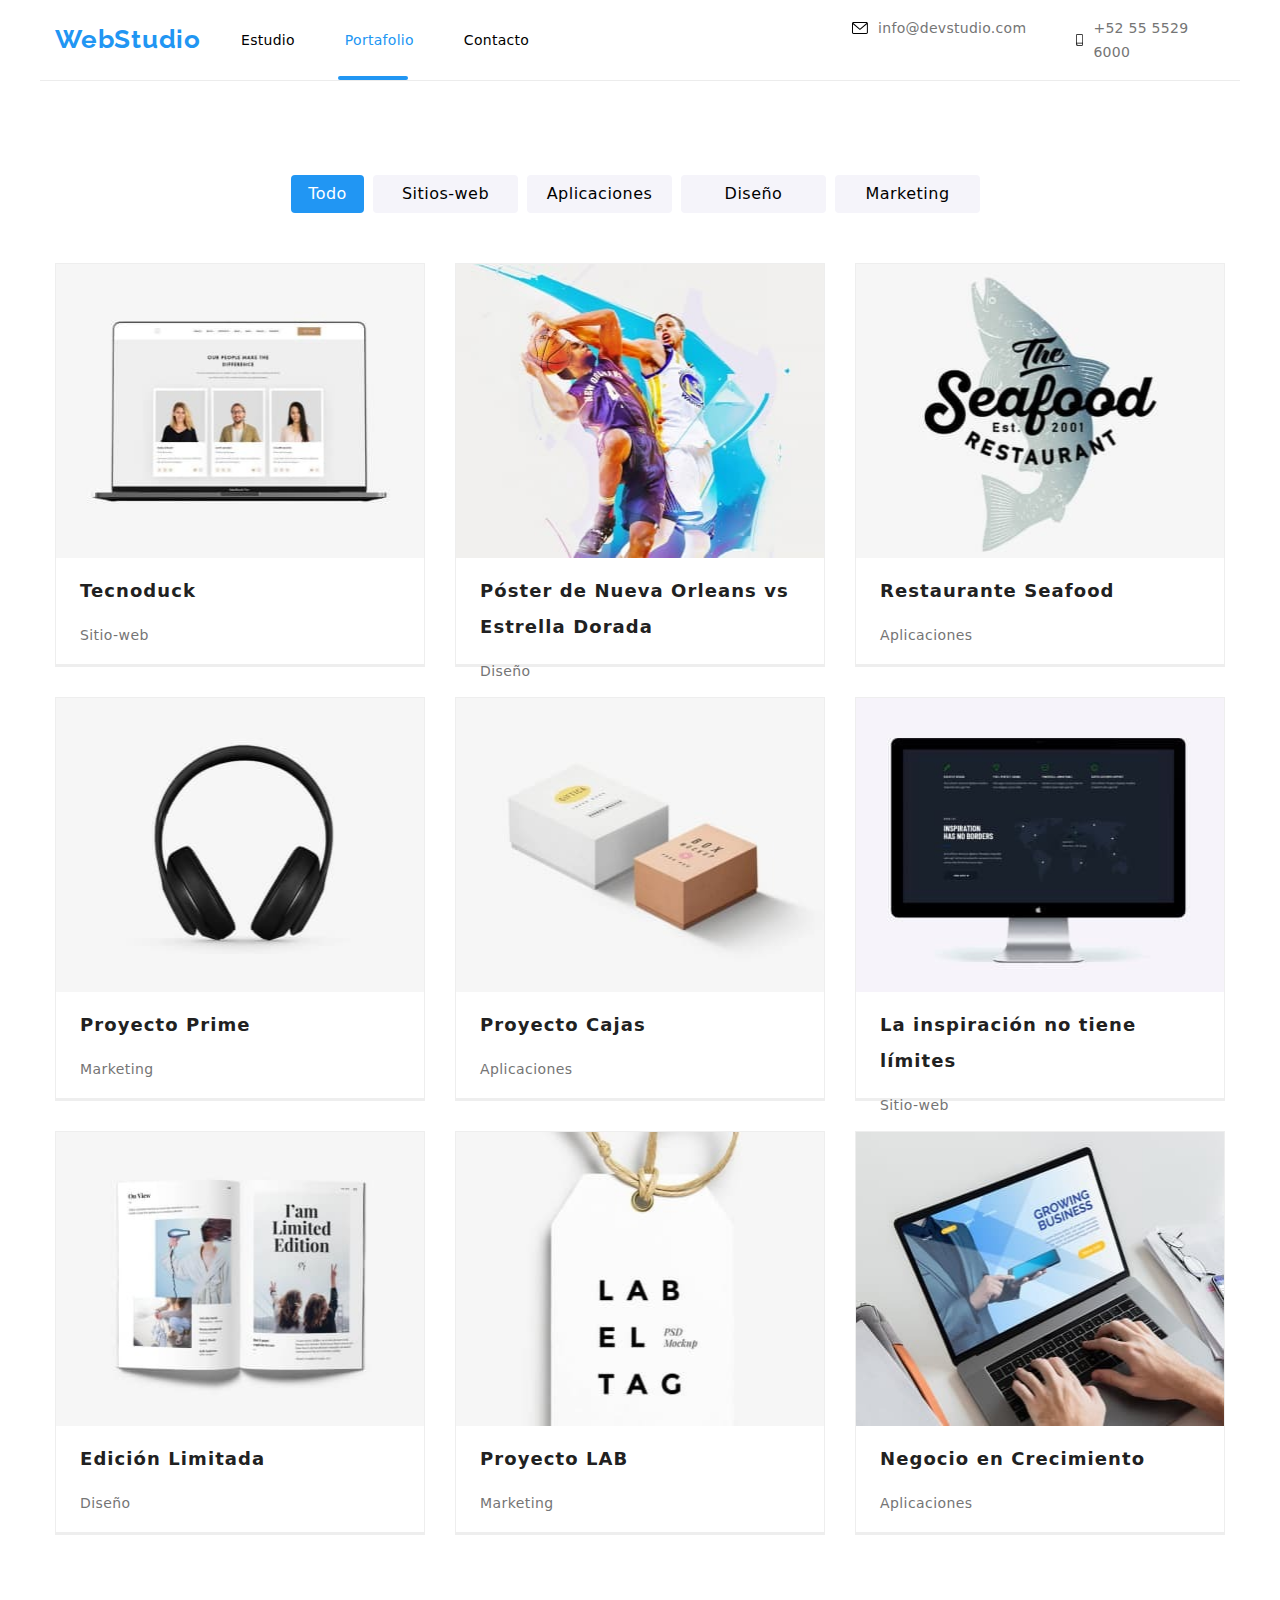
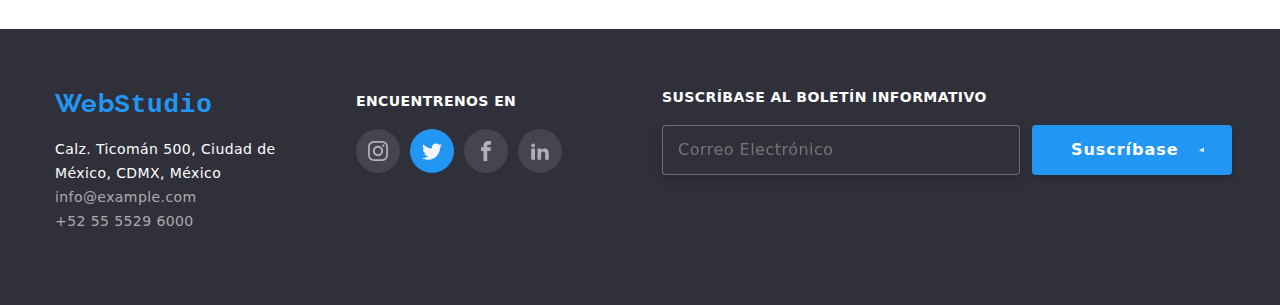
==== portfolio.html @ 026e1c1d "Clone repo tarea 6" ====
<!DOCTYPE html>
<html lang="en">

<head>
    <meta charset="UTF-8">
    <meta http-equiv="X-UA-Compatible" content="IE=edge">
    <meta name="viewport" content="width=device-width, initial-scale=1.0">
    <title>Portafolio</title>
    <link rel="stylesheet" href="./css/styles.css">
    <link rel="stylesheet" href="./css/modern-normalize.css">
    <link rel="preconnect" href="https://fonts.googleapis.com">
    <link rel="preconnect" href="https://fonts.gstatic.com" crossorigin>
    <link
        href="https://fonts.googleapis.com/css2?family=Raleway:wght@700&family=Roboto:wght@400;500;700;900&display=swap"
        rel="stylesheet">
</head>

<body>
    <header>
        <div class="container portafolio-cabezera">
            <section class="cabezera">
                <nav class="cont-nav">
                    <a class="link-web" href="http://webstudio.com.bo/" target="_blank"
                        title="Ir a pagina">WebStudio</a>
                    <!-- La navegación а otros sitios -->
                    <ul class="link-nav card__portafolio">
                        <li><a href="./index.html">Estudio</a></li>
                        <li class="current"><a href="./portfolio.html">Portafolio</a></li>
                        <li><a href="#">Contacto</a></li>
                    </ul>

                    <!-- target="_blank" Este atribito o etiqueta no regideriona a otra pagina cuando hacemos click sobre algun tipo en especifico del texto -->
                    <!-- title="" Nos pone una descripción cuando pones el cursor sobre algun texto o algo en especifico -->
                </nav>

                <ul class="link-cont">
                    <li>
                        <a class="email1" href="mailto:info@devstudio.com">
                            <svg class="icons-header1" width="70" height="70">
                                <use href="./images/icons.svg#icon-mail"></use>
                            </svg>info@devstudio.com</a>
                    </li>
                    <li><a class="contacto" href="tel:+525555296000">
                            <svg class="icons-header2" width="70" height="70">
                                <use href="./images/icons.svg#icon-telfono-inteligente"></use>
                            </svg>+52 55 5529 6000</a>
                    </li>
                </ul>
            </section>
        </div>
    </header>

    <main>
        <!-- Contenedor del portafolio -->
        <div class="container section">
            <section class="cuepo-portafolio">
                <!-- Contenedor de bonotes -->
                <ul class="cont-button">
                    <li class="cont-boton">
                        <button class="button1" type="button">Todo</button>
                    </li>

                    <li class="cont-boton">
                        <button class="button" type="button">Sitios-web</button>
                    </li>
                    <li class="cont-boton">
                        <button class="button" type="button">Aplicaciones</button>
                    </li>
                    <li class="cont-boton">
                        <button class="button" type="button">Diseño</button>
                    </li>
                    <li class="cont-boton">
                        <button class="button" type="button">Marketing</button>
                    </li>
                </ul>

                <!-- Contenedor de imagenes -->

                <ul class="cont-portafolio-img">
                    <li class="cont-img-portafolio">
                        <a href="#" class="link-portafolio">
                            <img class="image-por" src="./images/img_portafolio1.jpg" alt="Plano 1" width="370">
                            <p class="img-parrafo">Tecnoduck es una plataforma de distribución de coronavirus de
                                última generación.
                                Las compañías usan esta plataforma para
                                el espionaje digital y los ataques a los servidores seguros de la competencia.
                            </p>
                        </a>
                        <h2 class="portfolio-title">Tecnoduck</h2>
                        <p class="portfolio-text">Sitio-web</p>
                    </li>
                    <li class="cont-img-portafolio">
                        <a href="#" class="link-portafolio">
                            <img class="image-por" src="./images/img_portafolio2.jpg" alt="Plano 2" width="370">
                            <p class="img-parrafo">Lorem ipsum dolor sit amet, consectetur adipisicing elit. Nam
                                earum quibusdam possimus sit eligendi maiores labore tenetur, molestiae voluptatum
                                dignissimos.</p>
                        </a>
                        <h2 class="portfolio-title">Póster de Nueva Orleans vs Estrella Dorada</h2>
                        <p class="portfolio-text">Diseño</p>
                    </li>
                    <li class="cont-img-portafolio1">
                        <a href="#" class="link-portafolio">
                            <img class="image-por" src="./images/img_portafolio3.jpg" alt="Plano 3" width="370">
                            <p class="img-parrafo">Lorem ipsum dolor sit amet, consectetur adipisicing elit. Iure
                                culpa ut dolores ipsum minima excepturi, sunt optio aperiam velit incidunt.</p>
                        </a>
                        <h2 class="portfolio-title">Restaurante Seafood</h2>
                        <p class="portfolio-text">Aplicaciones</p>
                    </li>
                    <li class="cont-img-portafolio">
                        <a href="#" class="link-portafolio">
                            <img class="image-por" src="./images/img_portafolio4.jpg" alt="Plano 4" width="370">
                            <p class="img-parrafo">Lorem ipsum dolor sit amet consectetur adipisicing elit. Impedit
                                animi reprehenderit iure, iusto voluptatum facere quibusdam aspernatur tempora
                                consectetur</p>
                        </a>
                        <h2 class="portfolio-title">Proyecto Prime</h2>
                        <p class="portfolio-text">Marketing</p>
                    </li>
                    <li class="cont-img-portafolio">
                        <a href="#" class="link-portafolio">
                            <img class="image-por" src="./images/img_portafolio5.jpg" alt="Plano 5" width="370">
                            <p class="img-parrafo">Tecnoduck es una plataforma de distribución de coronavirus de
                                última generación.
                                Las compañías usan esta plataforma para
                                el espionaje digital y los ataques a los servidores seguros de la competencia.
                            </p>
                        </a>
                        <h2 class="portfolio-title">Proyecto Cajas</h2>
                        <p class="portfolio-text">Aplicaciones</p>
                    </li>
                    <li class="cont-img-portafolio1">
                        <a href="#" class="link-portafolio">
                            <img class="image-por" src="./images/img_portafolio6.jpg" alt="Plano 6" width="370">
                            <p class="img-parrafo">Tecnoduck es una plataforma de distribución de coronavirus de
                                última generación.
                                Las compañías usan esta plataforma para
                                el espionaje digital y los ataques a los servidores seguros de la competencia.
                            </p>
                        </a>
                        <h2 class="portfolio-title">La inspiración no tiene límites</h2>
                        <p class="portfolio-text">Sitio-web</p>
                    </li>
                    <li class="cont-img-portafolio2">
                        <a href="#" class="link-portafolio">
                            <img class="image-por" src="./images/img_portafolio7.jpg" alt="Plano 7" width="370">
                            <p class="img-parrafo">Tecnoduck es una plataforma de distribución de coronavirus de
                                última generación.
                                Las compañías usan esta plataforma para
                                el espionaje digital y los ataques a los servidores seguros de la competencia.
                            </p>
                        </a>
                        <h2 class="portfolio-title">Edición Limitada</h2>
                        <p class="portfolio-text">Diseño</p>
                    </li>
                    <li class="cont-img-portafolio2">
                        <a href="#" class="link-portafolio">
                            <img class="image-por" src="./images/img_portafolio8.jpg" alt="Plano 8" width="370">
                            <p class="img-parrafo">Tecnoduck es una plataforma de distribución de coronavirus de
                                última generación.
                                Las compañías usan esta plataforma para
                                el espionaje digital y los ataques a los servidores seguros de la competencia.
                            </p>
                        </a>
                        <h2 class="portfolio-title">Proyecto LAB</h2>
                        <p class="portfolio-text">Marketing</p>
                    </li>
                    <li class="cont-img-portafolio3">
                        <a href="#" class="link-portafolio">
                            <img class="image-por" src="./images/img_portafolio9.jpg" alt="Plano 9" width="370">
                            <p class="img-parrafo">Tecnoduck es una plataforma de distribución de coronavirus de
                                última generación.
                                Las compañías usan esta plataforma para
                                el espionaje digital y los ataques a los servidores seguros de la competencia.
                            </p>
                        </a>
                        <h2 class="portfolio-title">Negocio en Crecimiento</h2>
                        <p class="portfolio-text">Aplicaciones</p>
                    </li>
                </ul>
            </section>
        </div>
    </main>

    <footer>
        <div class="container container-footer">
            <section class="cont-footer">
                <a class="link-web-footer" href="https://taupe-melba-f719b1.netlify.app/" target="_blank"
                    title="Ir a pagina">Web<samp class="studiouno">Studio</samp></a>
                <address>
                    <ul class="link-footer">
                        <li><a class="link-map" href="https://goo.gl/maps/KDuvCetYGWwRNp6s5" target="_blank"
                                title="Ir a mapa">Calz.
                                Ticomán 500, Ciudad de México, CDMX, México</a></li>
                        <li><a class="link-con" href="mailto:info@example.com"
                                title="Enviar Correo">info@example.com</a>
                        </li>
                        <li><a class="link-con" href="tel:+525555296000">+52 55 5529 6000</a></li>
                    </ul>
                </address>
            </section>
            <div class="cont-footer-redes">
                <h3 class="title-footer">ENCUENTRENOS EN</h3>
                <div class="container-redes-footer">
                    <a class="icons-redes-footer" href="">
                        <svg class="redes" widht="20" heigh="20">
                            <use href="./images/icons.svg#icon-instagram"></use>
                        </svg>
                    </a>
                    <a class="icons-redes-footer1" href="">
                        <svg class="redes" widht="20" height="20">
                            <use href="./images/icons.svg#icon-twitter"></use>
                        </svg>
                    </a>
                    <a class="icons-redes-footer" href="">
                        <svg class="redes" widht="20" height="20">
                            <use href="./images/icons.svg#icon-facebook"></use>
                        </svg>
                    </a>
                    <a class="icons-redes-footer" href="">
                        <svg class="redes" widht="20" height="20">
                            <use href="./images/icons.svg#icon-linkedin"></use>
                        </svg>
                    </a>
                </div>
            </div>
            <form class="form-footer" name="suscripcion" autocomplete="off" novalidate>
                <div class="form-sucrib">
                    <label class="tex-for" for="correo"> SUSCRÍBASE AL BOLETÍN INFORMATIVO</label>
                    <input class="input-footer" type="correo" name="correo" id="correo"
                        placeholder="Correo Electrónico">
                </div>
                <button class="for-button" type="submit">Suscríbase
                    <svg class="icon-enviar" widht="24" height="24">
                        <use href="./images/icons.svg#icon-enviar-cono"></use>
                    </svg>
                </button>
            </form>
        </div>
    </footer>
</body>

</html>
---- css/styles.css ----
body {
    font-family: 'Roboto', 'Arial', sans-serif;
    Background: #ffffff;
    margin: 0%;
}

:root {
    --var-color-text: #757575;
    --var-color-fondo-hover-focus: #2196F3;
    --var-colo-text-hover-focus: #FFFFFF;
    --var-color-fondo: #2F303A;
    --var-color-fondo1: #F5F4FA;
}

.container {
    width: 1200px;
    margin-left: 15px;
    margin-right: 15px;
    margin: 0 auto;
}

.section {
    margin: 0 auto;
    padding-bottom: 94px;
    padding-top: 94px;
    /* background: #2196F3; */
}


/* En esta posición trabajamos en el header */

header {
    background: #FFFFFF;
}

.principal-cabezera {
    border-bottom: 4px solid #ECECEC;
}

.portafolio-cabezera {
    border-bottom: 1px solid #ECECEC;
}

.cabezera {
    height: 80px;
    display: flex;
}

.cont-nav {
    display: flex;
    padding-left: 15px;
}

.link-web {
    text-decoration: none;
    margin: auto;

    font-family: 'Raleway';
    font-style: normal;
    font-weight: 700;
    font-size: 26px;
    line-height: 1.15em;
    text-align: right;
    letter-spacing: 0.03em;
    color: #2196F3;
}

.card__index::after {
    content: "";
    position: absolute;
    width: 54px;
    height: 4px;
    top: 48px;
    left: 38px;
    border-radius: 2px;
    background-color: #2196F3;
}

.card__portafolio::after {
    content: "";
    position: absolute;
    width: 70px;
    height: 4px;
    top: 48px;
    left: 137px;
    border-radius: 2px;
    background-color: #2196F3;
}

/* Estilos de svg */

.icons-header {
    Width: 16px;
    Height: 12px;
    margin-right: 10px;
    padding: 0px;
}

.icons-header1 {
    Width: 16px;
    Height: 12px;
    margin-right: 10px;
    padding: 0px;
}

.icons-header2 {
    Width: 10px;
    Height: 16px;
    margin-right: 10px;
    padding: 0px;
}

.email:hover,
.contacto:hover,
.email:focus,
.contacto:focus,
.email1:hover,
.email1:focus {
    fill: #2196F3;
}

.images-vect {
    display: flex;
    justify-content: center;
    align-items: center;
    width: 270px;
    height: 120px;
    background: #F5F4FA;
    margin-bottom: 30px;
}


.images-vect:hover {
    border: 2px solid var(--var-color-fondo-hover-focus);
    border-radius: 2px;
}

.images-vect:hover {
    fill: #2196F3;
}

.container-redes-socia {
    display: flex;
    justify-content: center;
    height: 44px;
    margin-top: 16px;
    padding: 0px;
    margin: 0 auto;
    margin-top: 16px;
}

.container-redes-footer {
    display: flex;
    justify-content: center;
    height: 44px;
    margin-top: 16px;
    padding: 0px;
    margin: 0 auto;
    margin-top: 16px;
}

.icons-redes {
    border-radius: 50%;
    height: 44px;
    margin-right: 10px;
    padding: 12px;
    fill: #afb1b8;
    margin-bottom: 0px;
}

.icons-redes-footer {
    border-radius: 50%;
    height: 44px;
    margin-right: 10px;
    padding: 12px;
    background: rgba(255, 255, 255, 0.1);
    fill: #afb1b8;
    margin-bottom: 0px;
}

.icons-redes-footer1 {
    border-radius: 50%;
    height: 44px;
    margin-right: 10px;
    padding: 12px;
    background: #2196F3;
    fill: #F5F4FA;
    margin-bottom: 0px;
}

.icons-redes:hover,
.icons-redes-footer:hover,
.icons-redes-footer1:hover,
.icons-redes:focus,
.icons-redes-footer:focus,
.icons-redes-footer1:focus {
    background: #2196F3;
    fill: #F5F4FA;
}

.redes {
    width: 20px;
    height: 20px;
}

section.container-clientes {
    display: flex;
    flex-direction: column;
    margin: 0 auto;
    margin-top: 59px;
}

.container-icons-clientes {
    display: flex;
    justify-content: center;
}

.icons-clientes {
    display: flex;
    justify-content: center;
    align-items: center;
    border: 1px solid #AFB1B8;
    border-radius: 4px;
    Width: 170px;
    Height: 81px;
    fill: #AFB1B8;
    margin-right: 30px;
}

.icons-clientes-6 {
    display: flex;
    justify-content: center;
    align-items: center;
    border: 1px solid #AFB1B8;
    border-radius: 4px;
    Width: 170px;
    Height: 81px;
    fill: #AFB1B8;
}

.icons-clientes:hover,
.icons-clientes-6:hover {
    fill: #2196F3;
    border: 2px solid var(--var-color-fondo-hover-focus);
    border-radius: 2px;
}

.cliente-1 {
    width: 41px;
    height: 46.7px;
}

.cliente-2 {
    width: 40px;
    height: 52px;
}

.cliente-3 {
    width: 43.46px;
    height: 41.18px;
}

.cliente-4 {
    width: 84.44px;
    height: 40.62px;
}

.cliente-5 {
    width: 62.54px;
    height: 45.43px;
}

.cliente-6 {
    width: 93.73px;
    height: 43.93px;
}

.title-footer {
    font-style: normal;
    font-weight: 700;
    font-size: 14px;
    line-height: 1.7142em;
    letter-spacing: 0.03em;
    text-transform: uppercase;
    color: #FFFFFF;
    margin: 0 auto;
}

.cont-footer {
    margin-right: 70px;
}

/* En esta posición trabajo en la lista de navegación */
.link-nav {
    display: flex;
    list-style: none;
    margin: auto;
    position: relative;
}

.link-nav a {
    text-decoration: none;
    font-style: normal;
    color: var(--var-color-title);
    font-weight: 500;
    font-size: 14px;
    line-height: 1.7142em;
    letter-spacing: 0.02em;
    margin: auto;
    margin-right: 50px;

}

.current {
    color: var(--var-color-fondo-hover-focus);
}

.link-nav a:hover,
.link-nav a:focus,
.link-nav a:active {
    color: var(--var-color-fondo-hover-focus);
}


/* En esta ósición trabajo de la lista de contacto */

.link-cont {
    display: flex;
    list-style: none;
    margin: auto;
    padding: 0px;
    padding-left: 273px;

}

.link-cont a {
    display: flex;
    align-items: center;
    text-decoration: none;
    font-style: normal;
    font-weight: 500;
    font-size: 14px;
    line-height: 1.7142em;
    letter-spacing: 0.02em;
    color: var(--var-color-text);
    margin-right: 50px;
    padding: 0px;
}

a.email {
    color: #2196F3;
}

svg.icons-header {
    fill: #2196F3;
}



.link-cont a:hover,
.link-cont a:focus {
    color: var(--var-color-fondo-hover-focus);
}

/* Ya esta listo el header */
/* ************************************** */
/* En esta posición trabajamos en el main */
/* ************************************** */
main {
    background: var(--var-colo-text-hover-focus);
}

main li {
    list-style: none;
}

.conten-prin {
    background-image: linear-gradient(rgba(47, 48, 58, 0.4), rgba(47, 48, 58, 0.4)), url(../images/images2/Imagen.jpg);
    background-size: cover;
    filter: drop-shadow(0px 4px 4px rgba(0, 0, 0, 0.25));
    margin: auto;
    padding-top: 200px;
    padding-bottom: 181px;
}

/* Trabajo en la section del titulo principal */

.title {
    width: 696px;
    display: block;
    margin: 0 auto;
    padding: 0px;
    padding-bottom: 41px;
    font-style: normal;
    font-weight: 900;
    font-size: 44px;
    line-height: 1.363em;
    /* or 136% */

    text-align: center;
    justify-content: center;
    letter-spacing: 0.06em;
    text-transform: uppercase;

    color: #FFFFFF;
}

/* Trabajo en la seción del boton pagina Principal */
.boton {
    /* Centrar boton */
    display: flex;
    margin: 0 auto;
    align-items: center;
    justify-content: center;
    background: #2196F3;
    color: #FFFFFF;
    padding-top: 10px;
    padding-left: 32px;
    padding-right: 32px;
    padding-bottom: 10px;

    /* Le damos estilo a las letras  */
    font-family: inherit;
    font-style: normal;
    font-weight: 700;
    font-size: 16px;
    line-height: 1.875em;
    letter-spacing: 0.06em;
    cursor: pointer;
    border-radius: 4px;
    border: none;
}

.boton:hover,
.boton:focus,
.boton:active {
    box-shadow: 0px 4px 4px rgba(0, 0, 0, 0.15);
}

.principal-detalles {
    padding: 0px;
    margin: 0 auto;
}

.principal-detalles ul {
    display: flex;
    justify-content: center;
    margin: 0 auto;
    padding: 0px;
}

.lis-detalle {
    margin-right: 30px;
}

.principal-title {
    font-style: normal;
    font-weight: 700;
    font-size: 14px;
    line-height: 1.428em;
    letter-spacing: 0.03em;
    text-transform: uppercase;
    margin: 0 auto;
    color: var(--var-color-title);
}

.principal-text {
    width: 270px;
    margin: auto;
    font-size: 14px;
    text-align: justify;
    line-height: 1.71em;
    /* or 171% */
    letter-spacing: 0.03em;
    color: var(--var-color-text);
}

.principal-title-equipo {
    font-style: normal;
    font-weight: 700;
    font-size: 14px;
    text-align: center;
    line-height: 1.428em;
    letter-spacing: 0.03em;
    text-transform: uppercase;
    color: var(--var-color-title);
}

/* Aplicamos hover para los titulos */
.title:hover,
.principal-title:hover,
.principal-title:hover,
.principal-text:hover,
.principal-text:active,
.title-pg-principal:hover,
.principal-title-equipo:hover,
.principal-text-equipo:hover,
.portfolio-title:hover,
.portfolio-text:hover,
.images-detalle p:hover,
.images-detalle1 p:hover,
.title-footer:hover {
    text-decoration: underline var(--var-color-fondo-hover-focus) 1px;
}

.principal-text-equipo {
    margin: auto;
    font-size: 14px;
    text-align: center;
    line-height: 1.71em;
    /* or 171% */
    letter-spacing: 0.03em;
    color: var(--var-color-text);
}

/* Centramos las imagenes en la pagina principal */
.cont-img {
    display: flex;
    flex-wrap: wrap;
    justify-content: center;
    margin: auto;
    padding-top: 94px;
    padding-bottom: 94px;
}

/* Trabajamos en los titulos del cuerpo h2 */
.title-pg-principal {
    margin: auto;
    padding-bottom: 50px;
    font-style: normal;
    font-weight: 700;
    font-size: 36px;
    line-height: 1.166em;
    text-align: center;
    letter-spacing: 0.03em;
    color: var(--var-color-title);
}

.list-img {
    display: flex;
    margin: 0px;
    padding: 0px;
}

.images-detalle1 {
    width: 373.16px;
    height: 323.7px;
    margin-left: 30.26px;
    margin-right: 23.42px;

    position: relative;
    overflow: hidden;
    display: flex;
    justify-content: center;
}

.images-detalle {
    width: 373.16px;
    height: 323.7px;

    position: relative;
    overflow: hidden;
    display: flex;
    justify-content: center;

}

.images-detalle p {
    font-style: normal;
    font-weight: 700;
    font-size: 14px;
    line-height: 1.7142em;
    text-align: center;
    letter-spacing: 0.03em;
    text-transform: uppercase;
    color: #FFFFFF;

    position: absolute;
    top: 0%;
    width: 373.16px;
    padding-top: 27px;
    padding-bottom: 27px;
    background: rgba(47, 48, 58, 0.8);
    margin: auto;
    margin-top: 66%;
}

.images-detalle1 p {
    font-style: normal;
    font-weight: 700;
    font-size: 14px;
    line-height: 1.7142em;
    text-align: center;
    letter-spacing: 0.03em;
    text-transform: uppercase;
    color: #FFFFFF;

    position: absolute;
    top: 0%;
    width: 373.16px;
    padding-top: 27px;
    padding-bottom: 27px;
    background: rgba(47, 48, 58, 0.8);
    margin: auto;
    margin-top: 66%;
}

.images-detalle p:hover,
.images-detalle1 p:hover {
    border: 2px solid var(--var-color-fondo-hover-focus);
    border-radius: 2px;
}

.image-prin-detalle {
    width: 373.16px;
    height: 323.7px;
}

.image-prin-detalle:hover,
.image-prin-equipo:hover {
    border: 2px solid var(--var-color-fondo-hover-focus);
    border-radius: 2px;
}

/* Trabajo en la section de nuestro equipo */
.color-equipo {
    background: var(--var-color-fondo1);
}

.con-equipo {
    display: flex;
    flex-wrap: wrap;
    padding-bottom: 94px;
    padding-top: 94px;
}

.lis-equipo {
    display: flex;
    margin: auto;
    padding: 0px
}

.conten-img-equipo {
    background: #FFFFFF;
    margin-right: 30px;
    padding-bottom: 30px;

    box-shadow: 0px 1px 3px rgba(0, 0, 0, 0.12), 0px 1px 1px rgba(0, 0, 0, 0.14), 0px 2px 1px rgba(0, 0, 0, 0.2);
    border-radius: 0px 0px 4px 4px;
}

.conten-img-equipo1 {
    background: #FFFFFF;
    margin: 0 auto;
    box-shadow: 0px 1px 3px rgba(0, 0, 0, 0.12), 0px 1px 1px rgba(0, 0, 0, 0.14), 0px 2px 1px rgba(0, 0, 0, 0.2);
    border-radius: 0px 0px 4px 4px;
}

.image-prin-equipo {
    width: 270px;
    height: 260px;
}

/* Trabajamos en el portafolio */
.cuepo-portafolio {
    margin: 0 auto;
    padding: 0px;
}

/* Trabajo en la seción del boton pagina Portafolio */
.cont-button {
    display: flex;
    align-items: center;
    justify-content: center;
    margin: auto;
    padding: 0px;
    padding-bottom: 50px;
}

.button1 {
    width: 73px;
    height: 38px;
    margin-right: 9px;

    font-family: inherit;
    font-style: normal;
    font-weight: 500;
    font-size: 16px;
    line-height: 1.625em;
    text-align: center;
    letter-spacing: 0.03em;
    color: var(--var-colo-text-hover-focus);
    border: none;
    border-radius: 4px;
    Background: var(--var-color-fondo-hover-focus);
}

.button {
    width: 145px;
    height: 38px;
    margin-right: 9px;
    background: var(--var-color-fondo1);

    font-family: inherit;
    font-style: normal;
    font-weight: 500;
    font-size: 16px;
    line-height: 1.625em;
    border: none;
    border-radius: 4px;
    /* identical to box height, or 162% */
    text-align: center;
    letter-spacing: 0.03em;
}

.button:hover,
.button:focus,
.button:active,
.button1:hover,
.button1:focus,
.button1:active {
    cursor: pointer;
    background: var(--var-color-fondo-hover-focus);
    color: var(--var-colo-text-hover-focus);
    box-shadow: 0px 3px 1px rgba(0, 0, 0, 0.1), 0px 1px 2px rgba(0, 0, 0, 0.08), 0px 2px 2px rgba(0, 0, 0, 0.12);
}

.cont-portafolio-img {
    margin: 0 auto;
    padding: 0px;
    display: flex;
    flex-wrap: wrap;
    justify-content: center;
}

.cont-img-portafolio {
    width: 370px;
    height: 404px;
    margin-right: 30px;
    margin-bottom: 30px;
    border: 1px solid #EEEEEE;
    border-bottom: 3px solid #EEEEEE;
    cursor: pointer;
}

.cont-img-portafolio1 {
    width: 370px;
    height: 404px;
    margin-bottom: 30px;
    border: 1px solid #EEEEEE;
    border-bottom: 3px solid #EEEEEE;
    cursor: pointer;
}

.cont-img-portafolio2 {
    width: 370px;
    height: 404px;
    margin-right: 30px;
    border: 1px solid #EEEEEE;
    border-bottom: 3px solid #EEEEEE;
    cursor: pointer;
}

.cont-img-portafolio3 {
    width: 370px;
    height: 404px;
    border: 1px solid #EEEEEE;
    border-bottom: 3px solid #EEEEEE;
    cursor: pointer;
}

.cont-img-portafolio:hover,
.cont-img-portafolio1:hover,
.cont-img-portafolio2:hover,
.cont-img-portafolio3:hover {
    background: #FFFFFF;
    box-shadow: 0px 1px 1px rgba(0, 0, 0, 0.12), 0px 4px 4px rgba(0, 0, 0, 0.06), 1px 4px 6px rgba(0, 0, 0, 0.16);
}

.link-portafolio {
    position: relative;
    overflow: hidden;
    display: flex;
    justify-content: center;
}

.image-por {
    width: 370px;
    height: 294px;
    padding-right: 1px;
}

.img-parrafo {
    width: 370px;
    height: 294px;
    font-style: normal;
    font-weight: 400;
    font-size: 18px;
    line-height: 1.55em;
    letter-spacing: 0.03em;
    color: #FFFFFF;
    position: absolute;
    text-align: justify;
    padding: 64px 24px;
    margin: 0 auto;
    background-color: rgba(33, 150, 243, 0.9);
    top: 294px;
    opacity: cubic-bezier(0.4, 0, 0.2, 1), visibility cubic-bezier(0.4, 0, 0.2, 1);
    transition-duration: 250ms;
}

.link-portafolio:hover>.img-parrafo {
    top: 0px;
}

/* Trabajamos en los titulos del cuerpo h3 */
.portfolio-title {
    margin-left: 24px;
    margin-right: 24px;
    font-style: normal;
    font-weight: 700;
    font-size: 18px;
    line-height: 2em;
    color: #212121;
    /* identical to box height, or 200% */
    letter-spacing: 0.06em;
}

.portfolio-text {
    margin-left: 24px;
    margin-right: 24px;
    font-size: 14px;
    line-height: 1.71em;
    letter-spacing: 0.03em;
    color: var(--var-color-text);
}

/* En esta posición trabajamos en el footer */

footer {
    background: var(--var-color-fondo);
}

.container-footer {
    display: flex;
    padding-left: 15px;
    padding-right: 15px;
    padding-top: 60px;
    padding-bottom: 60px;
}

.link-web-footer {
    text-decoration: none;
    font-family: 'Raleway';
    font-style: normal;
    font-weight: 700;
    font-size: 26px;
    line-height: 1.15em;
    color: #2196F3;
    /* identical to box height */
    letter-spacing: 0.03em;
}

.link-footer {
    list-style: none;
    font-style: normal;
    padding: 0%;
    width: 231px;
    height: 92px;
}

.link-footer a:hover,
.link-footer a:focus {
    color: var(--var-color-fondo-hover-focus);
}

.link-footer a {
    text-decoration: none;
    font-style: normal;

}

.link-map {
    font-style: normal;
    font-weight: 400;
    font-size: 14px;
    line-height: 1.7142em;
    /* or 171% */
    letter-spacing: 0.03em;
    color: #FFFFFF;
}

.link-con {
    font-style: normal;
    font-weight: 400;
    font-size: 14px;
    line-height: 1.7142em;
    ;
    /* or 171% */
    letter-spacing: 0.03em;
    color: rgba(255, 255, 255, 0.6);
}


/* Trabajamos en el Modal */
.backdrop {
    position: fixed;
    top: 0;
    left: 0;
    width: 100vw;
    height: 100vh;
    background-color: rgba(0, 0, 0, 0.2);
    opacity: 1;
    opacity: 1;
    visibility: visible;
    transition: opacity 250ms cubic-bezier(0.4, 0, 0.2, 1), visibility 250ms cubic-bezier(0.4, 0, 0.2, 1);
    display: flex;
    z-index: 1;
}

.backdrop.is-hidden {
    opacity: 0;
    visibility: hidden;
    pointer-events: none;
}

.modal {
    background: #ffffff;
    box-shadow: 0px 1px 3px rgba(0, 0, 0, 0.12), 0px 1px 1px rgba(0, 0, 0, 0.14),
        0px 2px 1px rgba(0, 0, 0, 0.2);
    border-radius: 4px;
    width: 528px;
    height: 600px;
    margin: auto;
    opacity: 1;
    opacity: 1;
    visibility: visible;
    transition: transform 250ms cubic-bezier(0.4, 0, 0.2, 1);
    transition: opacity 250ms cubic-bezier(0.4, 0, 0.2, 1), visibility 250ms cubic-bezier(0.4, 0, 0.2, 1);
}

.button-modal-close {
    position: relative;
    width: 30px;
    height: 30px;
    left: 492px;
    margin-top: 8px;
    border-radius: 50%;
    border: 1px solid rgba(0, 0, 0, 0.1);
    background: #ffffff;
    cursor: pointer;
    color: #000000;
    opacity: 1;
    opacity: 1;
    visibility: visible;
    transition: opacity 250ms cubic-bezier(0.4, 0, 0.2, 1), visibility 250ms cubic-bezier(0.4, 0, 0.2, 1);
}

.button-modal-close:hover,
.button-modal-close:focus {
    fill: var(--var-color-fondo-hover-focus);
}

.formu {
    display: flex;
    flex-direction: column;
    align-items: center;
}

.form-modal {
    width: 448px;
    display: flex;
    flex-direction: column;
    margin-bottom: 10px;
}

.form-modal-comen {
    width: 448px;
    display: flex;
    flex-direction: column;
    margin-bottom: 20px;
}

.form-modal-check {
    width: 448px;
    display: flex;
    flex-direction: column;
    margin-bottom: 10px;
    padding-left: 20px;
}

.descrip {
    display: flex;
    margin: auto;
    font-style: normal;
    font-weight: 400;
    font-size: 14px;
    line-height: 1.714em;
    /* identical to box height, or 171% */
    letter-spacing: 0.03em;
    color: #757575;
}

.checkbox {
    width: 16px;
    height: 15px;
    margin-right: 8.38px;
    margin-top: 5px;
}

.submit {
    background-color: #2196F3;
    display: block;
    margin: auto;
    cursor: pointer;

    width: 200px;
    height: 50px;
    border-radius: 4px;
    border: none;

    font-style: normal;
    font-weight: 700;
    font-size: 16px;
    line-height: 1.875em;
    /* identical to box height, or 188% */
    align-items: center;
    text-align: center;
    letter-spacing: 0.06em;
    color: #FFFFFF;
}

.submit:hover {
    transition: opacity 250ms cubic-bezier(0.4, 0, 0.2, 1), visibility 250ms cubic-bezier(0.4, 0, 0.2, 1);
    box-shadow: 0px 4px 4px rgba(0, 0, 0, 0.15);
}

.title-modal {
    text-align: center;
    margin: auto;
    margin-top: 2px;
    margin-bottom: 12px;

    font-style: normal;
    font-weight: 700;
    font-size: 20px;
    line-height: 1.15em;
    text-align: center;
    letter-spacing: 0.03em;
    color: #212121;
}

.tex-modal {
    font-style: normal;
    font-weight: 400;
    font-size: 12px;
    line-height: 1.166em;
    /* identical to box height */

    letter-spacing: 0.01em;

    color: #757575;
}

.modal-datos {
    width: 448px;
    height: 40px;
    border: 1px solid rgba(33, 33, 33, 0.2);
    border-radius: 4px;
    margin-top: 4px;
    padding-left: 42px;
    cursor: pointer;

    font-style: normal;
    font-weight: 400;
    font-size: 12px;
    line-height: 1.166em;
    letter-spacing: 0.01em;
    /* color: rgba(117, 117, 117, 0.5); */
    color: rgba(33, 33, 33, 1);
}

.form-icons {
    position: relative;
}

.icons-form {
    position: absolute;
    left: 15px;
    transform: translateY(-210%);
}

.modal-datos:hover+.form-icons,
.modal-datos:focus+.form-icons {
    fill: #2196F3;
}

.modal-datos:hover {
    border-color: #2196F3;
}

.modal-coment {
    width: 448px;
    height: 120px;
    border: 1px solid rgba(33, 33, 33, 0.2);
    border-radius: 4px;
    margin: 0 auto;
    margin-top: 4px;
    padding: 12px 16px;

    font-style: normal;
    font-weight: 400;
    font-size: 12px;
    line-height: 1.166em;
    letter-spacing: 0.01em;

    color: rgba(117, 117, 117, 0.5);
}

.modal-coment:hover {
    border-color: #2196F3;
}


textarea {
    resize: none;
}

.form-footer {
    display: flex;
}

.form-sucrib {
    display: flex;
    flex-direction: column;
    margin-left: 90px;
    margin-right: 12px;
}

.for-button {
    display: flex;
    width: 200px;
    height: 50px;
    margin-top: 36px;
    padding-left: 39px;
    padding-right: 28px;
    background: #2196F3;
    box-shadow: 0px 4px 4px rgba(0, 0, 0, 0.15);
    border-radius: 4px;
    border: none;
    cursor: pointer;
    transition: opacity 250ms cubic-bezier(0.4, 0, 0.2, 1), visibility 250ms cubic-bezier(0.4, 0, 0.2, 1);

    font-style: normal;
    font-weight: 700;
    font-size: 16px;
    line-height: 1.875em;
    /* identical to box height, or 188% */
    align-items: center;
    text-align: center;
    letter-spacing: 0.06em;
    color: #FFFFFF;
    fill: #FFFFFF;
}

.input-footer {
    width: 358px;
    height: 50px;
    margin-top: 20px;
    padding: 16px 15px;

    border: 1px solid rgba(255, 255, 255, 0.3);
    filter: drop-shadow(0px 4px 4px rgba(0, 0, 0, 0.15));
    border-radius: 4px;
    background: #2F303A;
    opacity: 1;
    opacity: 1;
    visibility: visible;
    transition: opacity 250ms cubic-bezier(0.4, 0, 0.2, 1), visibility 250ms cubic-bezier(0.4, 0, 0.2, 1);


    font-style: normal;
    font-weight: 400;
    font-size: 16px;
    line-height: 1.25em;
    /* identical to box height, or 125% */
    letter-spacing: 0.03em;
    color: rgba(255, 255, 255, 0.6);
}



.tex-for {
    font-style: normal;
    font-weight: 700;
    font-size: 14px;
    line-height: 1.142em;
    letter-spacing: 0.03em;
    text-transform: uppercase;
    color: #FFFFFF;
}

.icon-enviar {
    width: 24px;
    height: 24px;
    margin: auto;
    margin-left: 20px
}
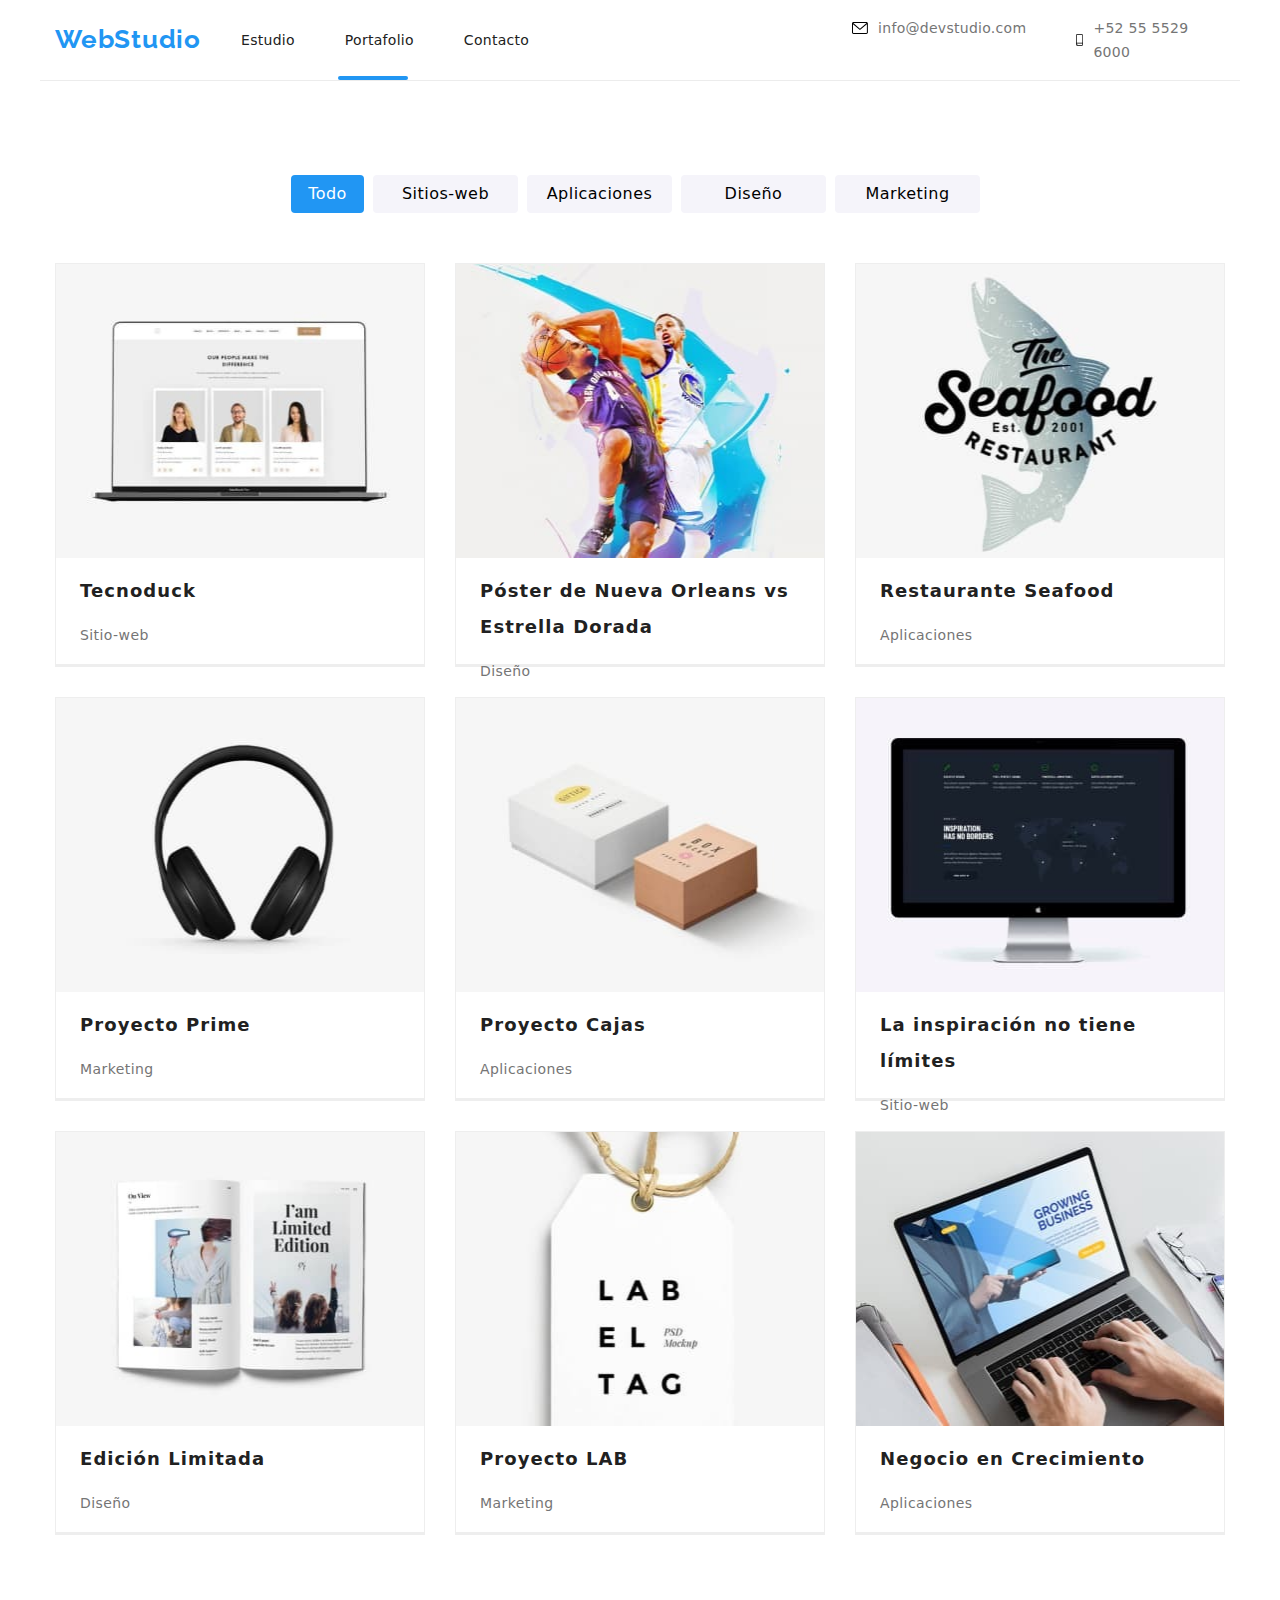
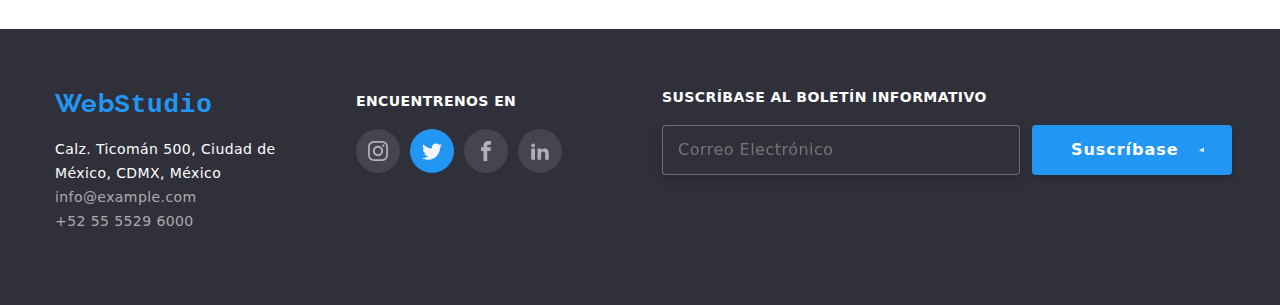
==== commit 20be4ba4: "Cambios en el header con sass" ====
--- a/portfolio.html
+++ b/portfolio.html
@@ -6,7 +6,7 @@
     <meta http-equiv="X-UA-Compatible" content="IE=edge">
     <meta name="viewport" content="width=device-width, initial-scale=1.0">
     <title>Portafolio</title>
-    <link rel="stylesheet" href="./css/styles.css">
+    <link rel="stylesheet" href="./css/main.min.css">
     <link rel="stylesheet" href="./css/modern-normalize.css">
     <link rel="preconnect" href="https://fonts.googleapis.com">
     <link rel="preconnect" href="https://fonts.gstatic.com" crossorigin>
@@ -19,13 +19,13 @@
     <header>
         <div class="container portafolio-cabezera">
             <section class="cabezera">
-                <nav class="cont-nav">
-                    <a class="link-web" href="http://webstudio.com.bo/" target="_blank"
+                <nav class="nav">
+                    <a class="nav__link-web" href="http://webstudio.com.bo/" target="_blank"
                         title="Ir a pagina">WebStudio</a>
                     <!-- La navegación а otros sitios -->
                     <ul class="link-nav card__portafolio">
                         <li><a href="./index.html">Estudio</a></li>
-                        <li class="current"><a href="./portfolio.html">Portafolio</a></li>
+                        <li class="link-nav__current"><a href="./portfolio.html">Portafolio</a></li>
                         <li><a href="#">Contacto</a></li>
                     </ul>
 
@@ -33,15 +33,15 @@
                     <!-- title="" Nos pone una descripción cuando pones el cursor sobre algun texto o algo en especifico -->
                 </nav>
 
-                <ul class="link-cont">
+                <ul class="contact">
                     <li>
-                        <a class="email1" href="mailto:info@devstudio.com">
-                            <svg class="icons-header1" width="70" height="70">
+                        <a class="contact__email1" href="mailto:info@devstudio.com">
+                            <svg class="contact__icons-header1" width="16" height="12">
                                 <use href="./images/icons.svg#icon-mail"></use>
                             </svg>info@devstudio.com</a>
                     </li>
-                    <li><a class="contacto" href="tel:+525555296000">
-                            <svg class="icons-header2" width="70" height="70">
+                    <li><a class="contact__number" href="tel:+525555296000">
+                            <svg class="contact__icons-header2" width="10" height="16">
                                 <use href="./images/icons.svg#icon-telfono-inteligente"></use>
                             </svg>+52 55 5529 6000</a>
                     </li>
--- a/css/main.min.css
+++ b/css/main.min.css
@@ -0,0 +1,1134 @@
+@charset "UTF-8";
+body {
+  font-family: "Roboto", "Arial", sans-serif;
+  background: #ffffff;
+  margin: 0%;
+}
+
+.container {
+  width: 1200px;
+  margin-left: 15px;
+  margin-right: 15px;
+  margin: 0 auto;
+}
+
+.section {
+  margin: 0 auto;
+  padding-bottom: 94px;
+  padding-top: 94px;
+  /* background: #2196F3; */
+}
+
+.images-vect {
+  display: flex;
+  justify-content: center;
+  align-items: center;
+  width: 270px;
+  height: 120px;
+  background: #f5f4fa;
+  margin-bottom: 30px;
+}
+
+.images-vect:hover {
+  border: 2px solid var(--var-color-fondo-hover-focus);
+  border-radius: 2px;
+}
+
+.images-vect:hover {
+  fill: #2196f3;
+}
+
+.container-redes-socia {
+  display: flex;
+  justify-content: center;
+  height: 44px;
+  margin-top: 16px;
+  padding: 0px;
+  margin: 0 auto;
+  margin-top: 16px;
+}
+
+.container-redes-footer {
+  display: flex;
+  justify-content: center;
+  height: 44px;
+  margin-top: 16px;
+  padding: 0px;
+  margin: 0 auto;
+  margin-top: 16px;
+}
+
+.icons-redes {
+  border-radius: 50%;
+  height: 44px;
+  margin-right: 10px;
+  padding: 12px;
+  fill: #afb1b8;
+  margin-bottom: 0px;
+}
+
+.icons-redes-footer {
+  border-radius: 50%;
+  height: 44px;
+  margin-right: 10px;
+  padding: 12px;
+  background: rgba(255, 255, 255, 0.1);
+  fill: #afb1b8;
+  margin-bottom: 0px;
+}
+
+.icons-redes-footer1 {
+  border-radius: 50%;
+  height: 44px;
+  margin-right: 10px;
+  padding: 12px;
+  background: #2196f3;
+  fill: #f5f4fa;
+  margin-bottom: 0px;
+}
+
+.icons-redes:hover,
+.icons-redes-footer:hover,
+.icons-redes-footer1:hover,
+.icons-redes:focus,
+.icons-redes-footer:focus,
+.icons-redes-footer1:focus {
+  background: #2196f3;
+  fill: #f5f4fa;
+}
+
+.redes {
+  width: 20px;
+  height: 20px;
+}
+
+section.container-clientes {
+  display: flex;
+  flex-direction: column;
+  margin: 0 auto;
+  margin-top: 59px;
+}
+
+.container-icons-clientes {
+  display: flex;
+  justify-content: center;
+}
+
+.icons-clientes {
+  display: flex;
+  justify-content: center;
+  align-items: center;
+  border: 1px solid #afb1b8;
+  border-radius: 4px;
+  width: 170px;
+  height: 81px;
+  fill: #afb1b8;
+  margin-right: 30px;
+}
+
+.icons-clientes-6 {
+  display: flex;
+  justify-content: center;
+  align-items: center;
+  border: 1px solid #afb1b8;
+  border-radius: 4px;
+  width: 170px;
+  height: 81px;
+  fill: #afb1b8;
+}
+
+.icons-clientes:hover,
+.icons-clientes-6:hover {
+  fill: #2196f3;
+  border: 2px solid var(--var-color-fondo-hover-focus);
+  border-radius: 2px;
+}
+
+.cliente-1 {
+  width: 41px;
+  height: 46.7px;
+}
+
+.cliente-2 {
+  width: 40px;
+  height: 52px;
+}
+
+.cliente-3 {
+  width: 43.46px;
+  height: 41.18px;
+}
+
+.cliente-4 {
+  width: 84.44px;
+  height: 40.62px;
+}
+
+.cliente-5 {
+  width: 62.54px;
+  height: 45.43px;
+}
+
+.cliente-6 {
+  width: 93.73px;
+  height: 43.93px;
+}
+
+header {
+  background: #ffffff;
+}
+header .principal-cabezera {
+  border-bottom: 1px solid #ececec;
+}
+header .portafolio-cabezera {
+  border-bottom: 1px solid #ececec;
+}
+header .cabezera {
+  height: 80px;
+  display: flex;
+}
+
+.nav {
+  display: flex;
+  padding-left: 15px;
+}
+.nav__link-web {
+  text-decoration: none;
+  margin: auto;
+  font-family: "Raleway";
+  font-style: normal;
+  font-weight: 700;
+  font-size: 26px;
+  line-height: 1.15em;
+  text-align: right;
+  letter-spacing: 0.03em;
+  color: #2196f3;
+}
+.nav .card__index::after {
+  content: "";
+  position: absolute;
+  width: 54px;
+  height: 4px;
+  top: 48px;
+  left: 38px;
+  border-radius: 2px;
+  background-color: #2196f3;
+}
+.nav .card__portafolio::after {
+  content: "";
+  position: absolute;
+  width: 70px;
+  height: 4px;
+  top: 48px;
+  left: 137px;
+  border-radius: 2px;
+  background-color: #2196f3;
+}
+
+.link-nav {
+  display: flex;
+  list-style: none;
+  margin: auto;
+  position: relative;
+}
+.link-nav__current {
+  color: #2196f3;
+}
+.link-nav a {
+  text-decoration: none;
+  font-style: normal;
+  color: #212121;
+  font-weight: 500;
+  font-size: 14px;
+  line-height: 1.7142em;
+  letter-spacing: 0.02em;
+  margin: auto;
+  margin-right: 50px;
+}
+.link-nav a:hover, .link-nav a:focus, .link-nav a:active {
+  color: #2196f3;
+}
+
+.contact {
+  display: flex;
+  list-style: none;
+  margin: auto;
+  padding: 0px;
+  padding-left: 273px;
+}
+.contact a.contact__email {
+  color: #2196f3;
+}
+.contact__icons-header {
+  margin-right: 10px;
+  padding: 0px;
+}
+.contact__icons-header1 {
+  margin-right: 10px;
+  padding: 0px;
+}
+.contact__icons-header2 {
+  margin-right: 10px;
+  padding: 0px;
+}
+.contact__icons-header {
+  fill: #2196f3;
+}
+.contact a {
+  display: flex;
+  align-items: center;
+  text-decoration: none;
+  font-style: normal;
+  font-weight: 500;
+  font-size: 14px;
+  line-height: 1.7142em;
+  letter-spacing: 0.02em;
+  color: #757575;
+  margin-right: 50px;
+  padding: 0px;
+}
+.contact a:hover, .contact a:focus {
+  fill: #2196f3;
+  color: #2196f3;
+}
+
+:root {
+  --var-color-text: #757575;
+  --var-color-fondo-hover-focus: #2196f3;
+  --var-colo-text-hover-focus: #ffffff;
+  --var-color-fondo: #2f303a;
+  --var-color-fondo1: #f5f4fa;
+}
+
+/* En esta posición trabajamos en el header */
+/* Estilos de svg */
+.title-footer {
+  font-style: normal;
+  font-weight: 700;
+  font-size: 14px;
+  line-height: 1.7142em;
+  letter-spacing: 0.03em;
+  text-transform: uppercase;
+  color: #ffffff;
+  margin: 0 auto;
+}
+
+.cont-footer {
+  margin-right: 70px;
+}
+
+/* En esta posición trabajo en la lista de navegación */
+/* En esta ósición trabajo de la lista de contacto */
+/* Ya esta listo el header */
+/* ************************************** */
+/* En esta posición trabajamos en el main */
+/* ************************************** */
+main {
+  background: var(--var-colo-text-hover-focus);
+}
+
+main li {
+  list-style: none;
+}
+
+.conten-prin {
+  background-image: linear-gradient(rgba(47, 48, 58, 0.4), rgba(47, 48, 58, 0.4)), url(../images/images2/Imagen.jpg);
+  background-size: cover;
+  filter: drop-shadow(0px 4px 4px rgba(0, 0, 0, 0.25));
+  margin: auto;
+  padding-top: 200px;
+  padding-bottom: 181px;
+}
+
+/* Trabajo en la section del titulo principal */
+.title {
+  width: 696px;
+  display: block;
+  margin: 0 auto;
+  padding: 0px;
+  padding-bottom: 41px;
+  font-style: normal;
+  font-weight: 900;
+  font-size: 44px;
+  line-height: 1.363em;
+  /* or 136% */
+  text-align: center;
+  justify-content: center;
+  letter-spacing: 0.06em;
+  text-transform: uppercase;
+  color: #ffffff;
+}
+
+/* Trabajo en la seción del boton pagina Principal */
+.boton {
+  /* Centrar boton */
+  display: flex;
+  margin: 0 auto;
+  align-items: center;
+  justify-content: center;
+  background: #2196f3;
+  color: #ffffff;
+  padding-top: 10px;
+  padding-left: 32px;
+  padding-right: 32px;
+  padding-bottom: 10px;
+  /* Le damos estilo a las letras  */
+  font-family: inherit;
+  font-style: normal;
+  font-weight: 700;
+  font-size: 16px;
+  line-height: 1.875em;
+  letter-spacing: 0.06em;
+  cursor: pointer;
+  border-radius: 4px;
+  border: none;
+}
+
+.boton:hover,
+.boton:focus,
+.boton:active {
+  box-shadow: 0px 4px 4px rgba(0, 0, 0, 0.15);
+}
+
+.principal-detalles {
+  padding: 0px;
+  margin: 0 auto;
+}
+
+.principal-detalles ul {
+  display: flex;
+  justify-content: center;
+  margin: 0 auto;
+  padding: 0px;
+}
+
+.lis-detalle {
+  margin-right: 30px;
+}
+
+.principal-title {
+  font-style: normal;
+  font-weight: 700;
+  font-size: 14px;
+  line-height: 1.428em;
+  letter-spacing: 0.03em;
+  text-transform: uppercase;
+  margin: 0 auto;
+  color: var(--var-color-title);
+}
+
+.principal-text {
+  width: 270px;
+  margin: auto;
+  font-size: 14px;
+  text-align: justify;
+  line-height: 1.71em;
+  /* or 171% */
+  letter-spacing: 0.03em;
+  color: var(--var-color-text);
+}
+
+.principal-title-equipo {
+  font-style: normal;
+  font-weight: 700;
+  font-size: 14px;
+  text-align: center;
+  line-height: 1.428em;
+  letter-spacing: 0.03em;
+  text-transform: uppercase;
+  color: var(--var-color-title);
+}
+
+/* Aplicamos hover para los titulos */
+.title:hover,
+.principal-title:hover,
+.principal-title:hover,
+.principal-text:hover,
+.principal-text:active,
+.title-pg-principal:hover,
+.principal-title-equipo:hover,
+.principal-text-equipo:hover,
+.portfolio-title:hover,
+.portfolio-text:hover,
+.images-detalle p:hover,
+.images-detalle1 p:hover,
+.title-footer:hover {
+  -webkit-text-decoration: underline var(--var-color-fondo-hover-focus) 1px;
+          text-decoration: underline var(--var-color-fondo-hover-focus) 1px;
+}
+
+.principal-text-equipo {
+  margin: auto;
+  font-size: 14px;
+  text-align: center;
+  line-height: 1.71em;
+  /* or 171% */
+  letter-spacing: 0.03em;
+  color: var(--var-color-text);
+}
+
+/* Centramos las imagenes en la pagina principal */
+.cont-img {
+  display: flex;
+  flex-wrap: wrap;
+  justify-content: center;
+  margin: auto;
+  padding-top: 94px;
+  padding-bottom: 94px;
+}
+
+/* Trabajamos en los titulos del cuerpo h2 */
+.title-pg-principal {
+  margin: auto;
+  padding-bottom: 50px;
+  font-style: normal;
+  font-weight: 700;
+  font-size: 36px;
+  line-height: 1.166em;
+  text-align: center;
+  letter-spacing: 0.03em;
+  color: var(--var-color-title);
+}
+
+.list-img {
+  display: flex;
+  margin: 0px;
+  padding: 0px;
+}
+
+.images-detalle1 {
+  width: 373.16px;
+  height: 323.7px;
+  margin-left: 30.26px;
+  margin-right: 23.42px;
+  position: relative;
+  overflow: hidden;
+  display: flex;
+  justify-content: center;
+}
+
+.images-detalle {
+  width: 373.16px;
+  height: 323.7px;
+  position: relative;
+  overflow: hidden;
+  display: flex;
+  justify-content: center;
+}
+
+.images-detalle p {
+  font-style: normal;
+  font-weight: 700;
+  font-size: 14px;
+  line-height: 1.7142em;
+  text-align: center;
+  letter-spacing: 0.03em;
+  text-transform: uppercase;
+  color: #ffffff;
+  position: absolute;
+  top: 0%;
+  width: 373.16px;
+  padding-top: 27px;
+  padding-bottom: 27px;
+  background: rgba(47, 48, 58, 0.8);
+  margin: auto;
+  margin-top: 66%;
+}
+
+.images-detalle1 p {
+  font-style: normal;
+  font-weight: 700;
+  font-size: 14px;
+  line-height: 1.7142em;
+  text-align: center;
+  letter-spacing: 0.03em;
+  text-transform: uppercase;
+  color: #ffffff;
+  position: absolute;
+  top: 0%;
+  width: 373.16px;
+  padding-top: 27px;
+  padding-bottom: 27px;
+  background: rgba(47, 48, 58, 0.8);
+  margin: auto;
+  margin-top: 66%;
+}
+
+.images-detalle p:hover,
+.images-detalle1 p:hover {
+  border: 2px solid var(--var-color-fondo-hover-focus);
+  border-radius: 2px;
+}
+
+.image-prin-detalle {
+  width: 373.16px;
+  height: 323.7px;
+}
+
+.image-prin-detalle:hover,
+.image-prin-equipo:hover {
+  border: 2px solid var(--var-color-fondo-hover-focus);
+  border-radius: 2px;
+}
+
+/* Trabajo en la section de nuestro equipo */
+.color-equipo {
+  background: var(--var-color-fondo1);
+}
+
+.con-equipo {
+  display: flex;
+  flex-wrap: wrap;
+  padding-bottom: 94px;
+  padding-top: 94px;
+}
+
+.lis-equipo {
+  display: flex;
+  margin: auto;
+  padding: 0px;
+}
+
+.conten-img-equipo {
+  background: #ffffff;
+  margin-right: 30px;
+  padding-bottom: 30px;
+  box-shadow: 0px 1px 3px rgba(0, 0, 0, 0.12), 0px 1px 1px rgba(0, 0, 0, 0.14), 0px 2px 1px rgba(0, 0, 0, 0.2);
+  border-radius: 0px 0px 4px 4px;
+}
+
+.conten-img-equipo1 {
+  background: #ffffff;
+  margin: 0 auto;
+  box-shadow: 0px 1px 3px rgba(0, 0, 0, 0.12), 0px 1px 1px rgba(0, 0, 0, 0.14), 0px 2px 1px rgba(0, 0, 0, 0.2);
+  border-radius: 0px 0px 4px 4px;
+}
+
+.image-prin-equipo {
+  width: 270px;
+  height: 260px;
+}
+
+/* Trabajamos en el portafolio */
+.cuepo-portafolio {
+  margin: 0 auto;
+  padding: 0px;
+}
+
+/* Trabajo en la seción del boton pagina Portafolio */
+.cont-button {
+  display: flex;
+  align-items: center;
+  justify-content: center;
+  margin: auto;
+  padding: 0px;
+  padding-bottom: 50px;
+}
+
+.button1 {
+  width: 73px;
+  height: 38px;
+  margin-right: 9px;
+  font-family: inherit;
+  font-style: normal;
+  font-weight: 500;
+  font-size: 16px;
+  line-height: 1.625em;
+  text-align: center;
+  letter-spacing: 0.03em;
+  color: var(--var-colo-text-hover-focus);
+  border: none;
+  border-radius: 4px;
+  background: var(--var-color-fondo-hover-focus);
+}
+
+.button {
+  width: 145px;
+  height: 38px;
+  margin-right: 9px;
+  background: var(--var-color-fondo1);
+  font-family: inherit;
+  font-style: normal;
+  font-weight: 500;
+  font-size: 16px;
+  line-height: 1.625em;
+  border: none;
+  border-radius: 4px;
+  /* identical to box height, or 162% */
+  text-align: center;
+  letter-spacing: 0.03em;
+}
+
+.button:hover,
+.button:focus,
+.button:active,
+.button1:hover,
+.button1:focus,
+.button1:active {
+  cursor: pointer;
+  background: var(--var-color-fondo-hover-focus);
+  color: var(--var-colo-text-hover-focus);
+  box-shadow: 0px 3px 1px rgba(0, 0, 0, 0.1), 0px 1px 2px rgba(0, 0, 0, 0.08), 0px 2px 2px rgba(0, 0, 0, 0.12);
+}
+
+.cont-portafolio-img {
+  margin: 0 auto;
+  padding: 0px;
+  display: flex;
+  flex-wrap: wrap;
+  justify-content: center;
+}
+
+.cont-img-portafolio {
+  width: 370px;
+  height: 404px;
+  margin-right: 30px;
+  margin-bottom: 30px;
+  border: 1px solid #eeeeee;
+  border-bottom: 3px solid #eeeeee;
+  cursor: pointer;
+}
+
+.cont-img-portafolio1 {
+  width: 370px;
+  height: 404px;
+  margin-bottom: 30px;
+  border: 1px solid #eeeeee;
+  border-bottom: 3px solid #eeeeee;
+  cursor: pointer;
+}
+
+.cont-img-portafolio2 {
+  width: 370px;
+  height: 404px;
+  margin-right: 30px;
+  border: 1px solid #eeeeee;
+  border-bottom: 3px solid #eeeeee;
+  cursor: pointer;
+}
+
+.cont-img-portafolio3 {
+  width: 370px;
+  height: 404px;
+  border: 1px solid #eeeeee;
+  border-bottom: 3px solid #eeeeee;
+  cursor: pointer;
+}
+
+.cont-img-portafolio:hover,
+.cont-img-portafolio1:hover,
+.cont-img-portafolio2:hover,
+.cont-img-portafolio3:hover {
+  background: #ffffff;
+  box-shadow: 0px 1px 1px rgba(0, 0, 0, 0.12), 0px 4px 4px rgba(0, 0, 0, 0.06), 1px 4px 6px rgba(0, 0, 0, 0.16);
+}
+
+.link-portafolio {
+  position: relative;
+  overflow: hidden;
+  display: flex;
+  justify-content: center;
+}
+
+.image-por {
+  width: 370px;
+  height: 294px;
+  padding-right: 1px;
+}
+
+.img-parrafo {
+  width: 370px;
+  height: 294px;
+  font-style: normal;
+  font-weight: 400;
+  font-size: 18px;
+  line-height: 1.55em;
+  letter-spacing: 0.03em;
+  color: #ffffff;
+  position: absolute;
+  text-align: justify;
+  padding: 64px 24px;
+  margin: 0 auto;
+  background-color: rgba(33, 150, 243, 0.9);
+  top: 294px;
+  opacity: cubic-bezier(0.4, 0, 0.2, 1), visibility cubic-bezier(0.4, 0, 0.2, 1);
+  transition-duration: 250ms;
+}
+
+.link-portafolio:hover > .img-parrafo {
+  top: 0px;
+}
+
+/* Trabajamos en los titulos del cuerpo h3 */
+.portfolio-title {
+  margin-left: 24px;
+  margin-right: 24px;
+  font-style: normal;
+  font-weight: 700;
+  font-size: 18px;
+  line-height: 2em;
+  color: #212121;
+  /* identical to box height, or 200% */
+  letter-spacing: 0.06em;
+}
+
+.portfolio-text {
+  margin-left: 24px;
+  margin-right: 24px;
+  font-size: 14px;
+  line-height: 1.71em;
+  letter-spacing: 0.03em;
+  color: var(--var-color-text);
+}
+
+/* En esta posición trabajamos en el footer */
+footer {
+  background: var(--var-color-fondo);
+}
+
+.container-footer {
+  display: flex;
+  padding-left: 15px;
+  padding-right: 15px;
+  padding-top: 60px;
+  padding-bottom: 60px;
+}
+
+.link-web-footer {
+  text-decoration: none;
+  font-family: "Raleway";
+  font-style: normal;
+  font-weight: 700;
+  font-size: 26px;
+  line-height: 1.15em;
+  color: #2196f3;
+  /* identical to box height */
+  letter-spacing: 0.03em;
+}
+
+.link-footer {
+  list-style: none;
+  font-style: normal;
+  padding: 0%;
+  width: 231px;
+  height: 92px;
+}
+
+.link-footer a:hover,
+.link-footer a:focus {
+  color: var(--var-color-fondo-hover-focus);
+}
+
+.link-footer a {
+  text-decoration: none;
+  font-style: normal;
+}
+
+.link-map {
+  font-style: normal;
+  font-weight: 400;
+  font-size: 14px;
+  line-height: 1.7142em;
+  /* or 171% */
+  letter-spacing: 0.03em;
+  color: #ffffff;
+}
+
+.link-con {
+  font-style: normal;
+  font-weight: 400;
+  font-size: 14px;
+  line-height: 1.7142em;
+  /* or 171% */
+  letter-spacing: 0.03em;
+  color: rgba(255, 255, 255, 0.6);
+}
+
+/* Trabajamos en el Modal */
+.backdrop {
+  position: fixed;
+  top: 0;
+  left: 0;
+  width: 100vw;
+  height: 100vh;
+  background-color: rgba(0, 0, 0, 0.2);
+  opacity: 1;
+  opacity: 1;
+  visibility: visible;
+  transition: opacity 250ms cubic-bezier(0.4, 0, 0.2, 1), visibility 250ms cubic-bezier(0.4, 0, 0.2, 1);
+  display: flex;
+  z-index: 1;
+}
+
+.backdrop.is-hidden {
+  opacity: 0;
+  visibility: hidden;
+  pointer-events: none;
+}
+
+.modal {
+  background: #ffffff;
+  box-shadow: 0px 1px 3px rgba(0, 0, 0, 0.12), 0px 1px 1px rgba(0, 0, 0, 0.14), 0px 2px 1px rgba(0, 0, 0, 0.2);
+  border-radius: 4px;
+  width: 528px;
+  height: 600px;
+  margin: auto;
+  opacity: 1;
+  opacity: 1;
+  visibility: visible;
+  transition: transform 250ms cubic-bezier(0.4, 0, 0.2, 1);
+  transition: opacity 250ms cubic-bezier(0.4, 0, 0.2, 1), visibility 250ms cubic-bezier(0.4, 0, 0.2, 1);
+}
+
+.button-modal-close {
+  position: relative;
+  width: 30px;
+  height: 30px;
+  left: 492px;
+  margin-top: 8px;
+  border-radius: 50%;
+  border: 1px solid rgba(0, 0, 0, 0.1);
+  background: #ffffff;
+  cursor: pointer;
+  color: #000000;
+  opacity: 1;
+  opacity: 1;
+  visibility: visible;
+  transition: opacity 250ms cubic-bezier(0.4, 0, 0.2, 1), visibility 250ms cubic-bezier(0.4, 0, 0.2, 1);
+}
+
+.button-modal-close:hover,
+.button-modal-close:focus {
+  fill: var(--var-color-fondo-hover-focus);
+}
+
+.formu {
+  display: flex;
+  flex-direction: column;
+  align-items: center;
+}
+
+.form-modal {
+  width: 448px;
+  display: flex;
+  flex-direction: column;
+  margin-bottom: 10px;
+}
+
+.form-modal-comen {
+  width: 448px;
+  display: flex;
+  flex-direction: column;
+  margin-bottom: 20px;
+}
+
+.form-modal-check {
+  width: 448px;
+  display: flex;
+  flex-direction: column;
+  margin-bottom: 10px;
+  padding-left: 20px;
+}
+
+.descrip {
+  display: flex;
+  margin: auto;
+  font-style: normal;
+  font-weight: 400;
+  font-size: 14px;
+  line-height: 1.714em;
+  /* identical to box height, or 171% */
+  letter-spacing: 0.03em;
+  color: #757575;
+}
+
+.checkbox {
+  width: 16px;
+  height: 15px;
+  margin-right: 8.38px;
+  margin-top: 5px;
+}
+
+.submit {
+  background-color: #2196f3;
+  display: block;
+  margin: auto;
+  cursor: pointer;
+  width: 200px;
+  height: 50px;
+  border-radius: 4px;
+  border: none;
+  font-style: normal;
+  font-weight: 700;
+  font-size: 16px;
+  line-height: 1.875em;
+  /* identical to box height, or 188% */
+  align-items: center;
+  text-align: center;
+  letter-spacing: 0.06em;
+  color: #ffffff;
+}
+
+.submit:hover {
+  transition: opacity 250ms cubic-bezier(0.4, 0, 0.2, 1), visibility 250ms cubic-bezier(0.4, 0, 0.2, 1);
+  box-shadow: 0px 4px 4px rgba(0, 0, 0, 0.15);
+}
+
+.title-modal {
+  text-align: center;
+  margin: auto;
+  margin-top: 2px;
+  margin-bottom: 12px;
+  font-style: normal;
+  font-weight: 700;
+  font-size: 20px;
+  line-height: 1.15em;
+  text-align: center;
+  letter-spacing: 0.03em;
+  color: #212121;
+}
+
+.tex-modal {
+  font-style: normal;
+  font-weight: 400;
+  font-size: 12px;
+  line-height: 1.166em;
+  /* identical to box height */
+  letter-spacing: 0.01em;
+  color: #757575;
+}
+
+.modal-datos {
+  width: 448px;
+  height: 40px;
+  border: 1px solid rgba(33, 33, 33, 0.2);
+  border-radius: 4px;
+  margin-top: 4px;
+  padding-left: 42px;
+  cursor: pointer;
+  font-style: normal;
+  font-weight: 400;
+  font-size: 12px;
+  line-height: 1.166em;
+  letter-spacing: 0.01em;
+  /* color: rgba(117, 117, 117, 0.5); */
+  color: rgb(33, 33, 33);
+}
+
+.form-icons {
+  position: relative;
+}
+
+.icons-form {
+  position: absolute;
+  left: 15px;
+  transform: translateY(-210%);
+}
+
+.modal-datos:hover + .form-icons,
+.modal-datos:focus + .form-icons {
+  fill: #2196f3;
+}
+
+.modal-datos:hover {
+  border-color: #2196f3;
+}
+
+.modal-coment {
+  width: 448px;
+  height: 120px;
+  border: 1px solid rgba(33, 33, 33, 0.2);
+  border-radius: 4px;
+  margin: 0 auto;
+  margin-top: 4px;
+  padding: 12px 16px;
+  font-style: normal;
+  font-weight: 400;
+  font-size: 12px;
+  line-height: 1.166em;
+  letter-spacing: 0.01em;
+  color: rgba(117, 117, 117, 0.5);
+}
+
+.modal-coment:hover {
+  border-color: #2196f3;
+}
+
+textarea {
+  resize: none;
+}
+
+.form-footer {
+  display: flex;
+}
+
+.form-sucrib {
+  display: flex;
+  flex-direction: column;
+  margin-left: 90px;
+  margin-right: 12px;
+}
+
+.for-button {
+  display: flex;
+  width: 200px;
+  height: 50px;
+  margin-top: 36px;
+  padding-left: 39px;
+  padding-right: 28px;
+  background: #2196f3;
+  box-shadow: 0px 4px 4px rgba(0, 0, 0, 0.15);
+  border-radius: 4px;
+  border: none;
+  cursor: pointer;
+  transition: opacity 250ms cubic-bezier(0.4, 0, 0.2, 1), visibility 250ms cubic-bezier(0.4, 0, 0.2, 1);
+  font-style: normal;
+  font-weight: 700;
+  font-size: 16px;
+  line-height: 1.875em;
+  /* identical to box height, or 188% */
+  align-items: center;
+  text-align: center;
+  letter-spacing: 0.06em;
+  color: #ffffff;
+  fill: #ffffff;
+}
+
+.input-footer {
+  width: 358px;
+  height: 50px;
+  margin-top: 20px;
+  padding: 16px 15px;
+  border: 1px solid rgba(255, 255, 255, 0.3);
+  filter: drop-shadow(0px 4px 4px rgba(0, 0, 0, 0.15));
+  border-radius: 4px;
+  background: #2f303a;
+  opacity: 1;
+  opacity: 1;
+  visibility: visible;
+  transition: opacity 250ms cubic-bezier(0.4, 0, 0.2, 1), visibility 250ms cubic-bezier(0.4, 0, 0.2, 1);
+  font-style: normal;
+  font-weight: 400;
+  font-size: 16px;
+  line-height: 1.25em;
+  /* identical to box height, or 125% */
+  letter-spacing: 0.03em;
+  color: rgba(255, 255, 255, 0.6);
+}
+
+.tex-for {
+  font-style: normal;
+  font-weight: 700;
+  font-size: 14px;
+  line-height: 1.142em;
+  letter-spacing: 0.03em;
+  text-transform: uppercase;
+  color: #ffffff;
+}
+
+.icon-enviar {
+  width: 24px;
+  height: 24px;
+  margin: auto;
+  margin-left: 20px;
+}/*# sourceMappingURL=main.min.css.map */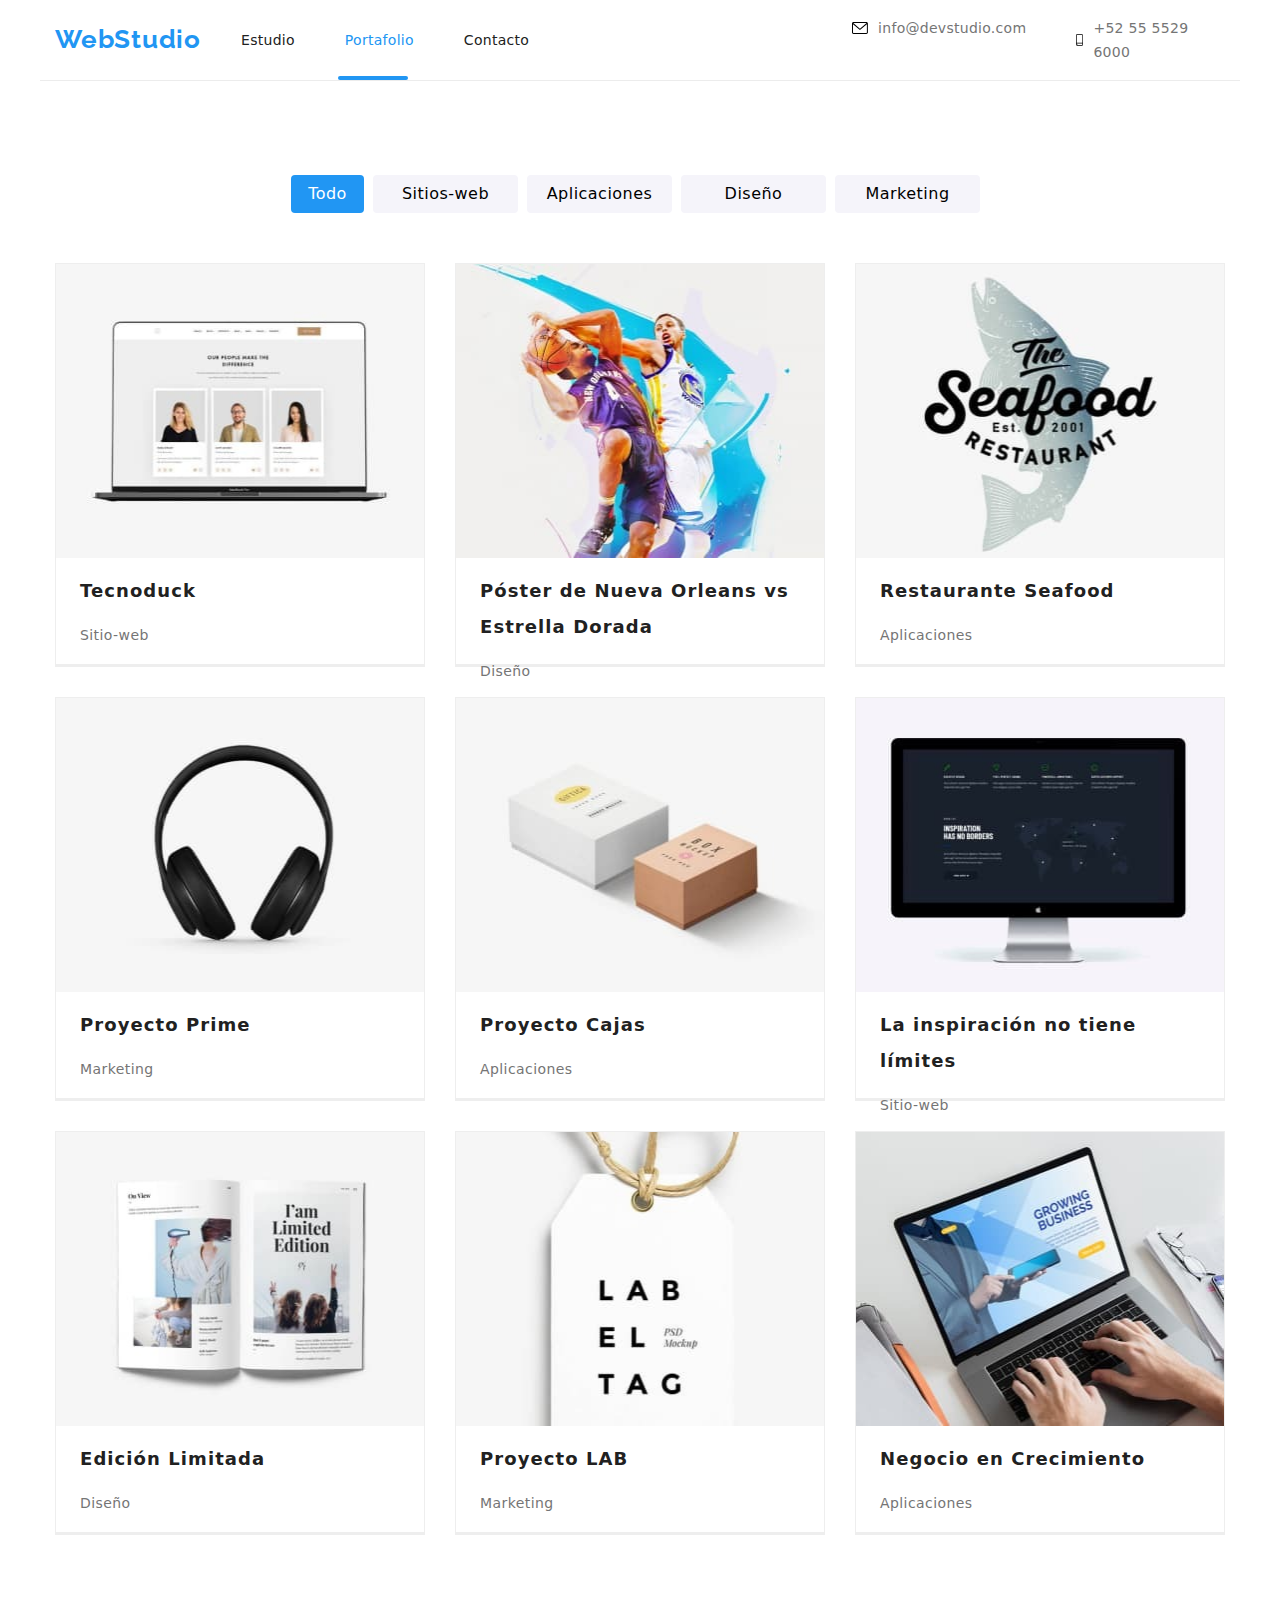
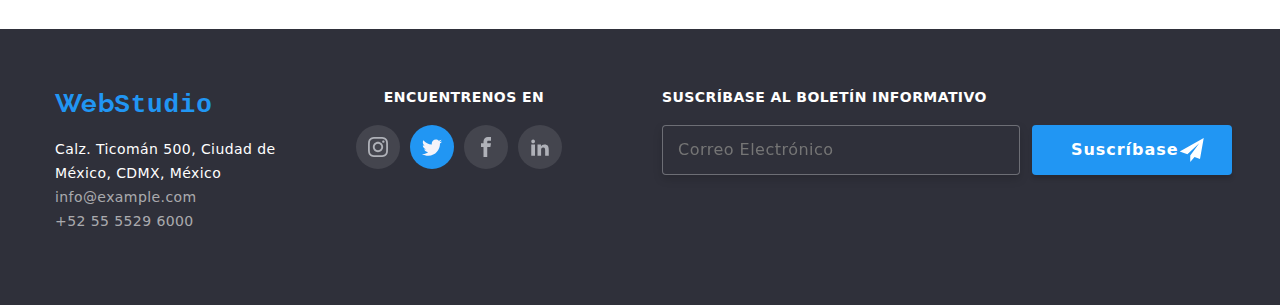
==== commit 1129f1ef: "Cambios con Bem y Sass" ====
--- a/portfolio.html
+++ b/portfolio.html
@@ -186,39 +186,39 @@
     <footer>
         <div class="container container-footer">
             <section class="cont-footer">
-                <a class="link-web-footer" href="https://taupe-melba-f719b1.netlify.app/" target="_blank"
+                <a class="cont-footer__logo-footer" href="https://taupe-melba-f719b1.netlify.app/" target="_blank"
                     title="Ir a pagina">Web<samp class="studiouno">Studio</samp></a>
                 <address>
                     <ul class="link-footer">
-                        <li><a class="link-map" href="https://goo.gl/maps/KDuvCetYGWwRNp6s5" target="_blank"
+                        <li><a class="link-footer__map" href="https://goo.gl/maps/KDuvCetYGWwRNp6s5" target="_blank"
                                 title="Ir a mapa">Calz.
                                 Ticomán 500, Ciudad de México, CDMX, México</a></li>
-                        <li><a class="link-con" href="mailto:info@example.com"
+                        <li><a class="link-footer__contact" href="mailto:info@example.com"
                                 title="Enviar Correo">info@example.com</a>
                         </li>
-                        <li><a class="link-con" href="tel:+525555296000">+52 55 5529 6000</a></li>
+                        <li><a class="link-footer__contact" href="tel:+525555296000">+52 55 5529 6000</a></li>
                     </ul>
                 </address>
             </section>
-            <div class="cont-footer-redes">
-                <h3 class="title-footer">ENCUENTRENOS EN</h3>
-                <div class="container-redes-footer">
-                    <a class="icons-redes-footer" href="">
+            <div class="footer-redes">
+                <h3 class="footer-redes__title">ENCUENTRENOS EN</h3>
+                <div class="redes-footer">
+                    <a class="redes-footer__icons" href="">
                         <svg class="redes" widht="20" heigh="20">
                             <use href="./images/icons.svg#icon-instagram"></use>
                         </svg>
                     </a>
-                    <a class="icons-redes-footer1" href="">
+                    <a class="redes-footer__icons1" href="">
                         <svg class="redes" widht="20" height="20">
                             <use href="./images/icons.svg#icon-twitter"></use>
                         </svg>
                     </a>
-                    <a class="icons-redes-footer" href="">
+                    <a class="redes-footer__icons" href="">
                         <svg class="redes" widht="20" height="20">
                             <use href="./images/icons.svg#icon-facebook"></use>
                         </svg>
                     </a>
-                    <a class="icons-redes-footer" href="">
+                    <a class="redes-footer__icons" href="">
                         <svg class="redes" widht="20" height="20">
                             <use href="./images/icons.svg#icon-linkedin"></use>
                         </svg>
@@ -226,9 +226,9 @@
                 </div>
             </div>
             <form class="form-footer" name="suscripcion" autocomplete="off" novalidate>
-                <div class="form-sucrib">
-                    <label class="tex-for" for="correo"> SUSCRÍBASE AL BOLETÍN INFORMATIVO</label>
-                    <input class="input-footer" type="correo" name="correo" id="correo"
+                <div class="form-subscribe">
+                    <label class="form-subscribe__text" for="correo"> SUSCRÍBASE AL BOLETÍN INFORMATIVO</label>
+                    <input class="form-subscribe__input" type="correo" name="correo" id="correo"
                         placeholder="Correo Electrónico">
                 </div>
                 <button class="for-button" type="submit">Suscríbase
--- a/css/main.min.css
+++ b/css/main.min.css
@@ -16,7 +16,6 @@
   margin: 0 auto;
   padding-bottom: 94px;
   padding-top: 94px;
-  /* background: #2196F3; */
 }
 
 .images-vect {
@@ -39,16 +38,6 @@
 }
 
 .container-redes-socia {
-  display: flex;
-  justify-content: center;
-  height: 44px;
-  margin-top: 16px;
-  padding: 0px;
-  margin: 0 auto;
-  margin-top: 16px;
-}
-
-.container-redes-footer {
   display: flex;
   justify-content: center;
   height: 44px;
@@ -67,31 +56,9 @@
   margin-bottom: 0px;
 }
 
-.icons-redes-footer {
-  border-radius: 50%;
-  height: 44px;
-  margin-right: 10px;
-  padding: 12px;
-  background: rgba(255, 255, 255, 0.1);
-  fill: #afb1b8;
-  margin-bottom: 0px;
-}
-
-.icons-redes-footer1 {
-  border-radius: 50%;
-  height: 44px;
-  margin-right: 10px;
-  padding: 12px;
-  background: #2196f3;
-  fill: #f5f4fa;
-  margin-bottom: 0px;
-}
-
 .icons-redes:hover,
-.icons-redes-footer:hover,
 .icons-redes-footer1:hover,
 .icons-redes:focus,
-.icons-redes-footer:focus,
 .icons-redes-footer1:focus {
   background: #2196f3;
   fill: #f5f4fa;
@@ -187,12 +154,11 @@
   height: 80px;
   display: flex;
 }
-
-.nav {
+header .nav {
   display: flex;
   padding-left: 15px;
 }
-.nav__link-web {
+header .nav__link-web {
   text-decoration: none;
   margin: auto;
   font-family: "Raleway";
@@ -204,7 +170,7 @@
   letter-spacing: 0.03em;
   color: #2196f3;
 }
-.nav .card__index::after {
+header .nav .card__index::after {
   content: "";
   position: absolute;
   width: 54px;
@@ -214,7 +180,7 @@
   border-radius: 2px;
   background-color: #2196f3;
 }
-.nav .card__portafolio::after {
+header .nav .card__portafolio::after {
   content: "";
   position: absolute;
   width: 70px;
@@ -224,17 +190,13 @@
   border-radius: 2px;
   background-color: #2196f3;
 }
-
-.link-nav {
+header .link-nav {
   display: flex;
   list-style: none;
   margin: auto;
   position: relative;
 }
-.link-nav__current {
-  color: #2196f3;
-}
-.link-nav a {
+header .link-nav a {
   text-decoration: none;
   font-style: normal;
   color: #212121;
@@ -245,36 +207,38 @@
   margin: auto;
   margin-right: 50px;
 }
-.link-nav a:hover, .link-nav a:focus, .link-nav a:active {
+header .link-nav a:hover, header .link-nav a:focus, header .link-nav a:active {
   color: #2196f3;
 }
-
-.contact {
+header .link-nav__current a {
+  color: #2196f3;
+}
+header .contact {
   display: flex;
   list-style: none;
   margin: auto;
   padding: 0px;
   padding-left: 273px;
 }
-.contact a.contact__email {
+header .contact a.contact__email {
   color: #2196f3;
 }
-.contact__icons-header {
+header .contact__icons-header {
   margin-right: 10px;
   padding: 0px;
 }
-.contact__icons-header1 {
+header .contact__icons-header1 {
   margin-right: 10px;
   padding: 0px;
 }
-.contact__icons-header2 {
+header .contact__icons-header2 {
   margin-right: 10px;
   padding: 0px;
 }
-.contact__icons-header {
+header .contact__icons-header {
   fill: #2196f3;
 }
-.contact a {
+header .contact a {
   display: flex;
   align-items: center;
   text-decoration: none;
@@ -287,42 +251,191 @@
   margin-right: 50px;
   padding: 0px;
 }
-.contact a:hover, .contact a:focus {
+header .contact a:hover, header .contact a:focus {
   fill: #2196f3;
   color: #2196f3;
 }
 
-:root {
-  --var-color-text: #757575;
-  --var-color-fondo-hover-focus: #2196f3;
-  --var-colo-text-hover-focus: #ffffff;
-  --var-color-fondo: #2f303a;
-  --var-color-fondo1: #f5f4fa;
-}
-
-/* En esta posición trabajamos en el header */
-/* Estilos de svg */
-.title-footer {
-  font-style: normal;
-  font-weight: 700;
+footer {
+  background: #2f303a;
+}
+footer .container-footer {
+  display: flex;
+  padding-left: 15px;
+  padding-right: 15px;
+  padding-top: 60px;
+  padding-bottom: 60px;
+}
+footer .cont-footer {
+  margin-right: 70px;
+}
+footer .cont-footer__logo-footer {
+  text-decoration: none;
+  font-family: "Raleway";
+  font-style: normal;
+  font-weight: 700;
+  font-size: 26px;
+  line-height: 1.15em;
+  color: #2196f3;
+  letter-spacing: 0.03em;
+}
+footer .cont-footer .link-footer {
+  list-style: none;
+  font-style: normal;
+  padding: 0%;
+  width: 231px;
+  height: 92px;
+}
+footer .cont-footer .link-footer__map {
+  font-style: normal;
+  font-weight: 400;
   font-size: 14px;
   line-height: 1.7142em;
+  /* or 171% */
+  letter-spacing: 0.03em;
+  color: #ffffff;
+}
+footer .cont-footer .link-footer__contact {
+  font-style: normal;
+  font-weight: 400;
+  font-size: 14px;
+  line-height: 1.7142em;
+  /* or 171% */
+  letter-spacing: 0.03em;
+  color: rgba(255, 255, 255, 0.6);
+}
+footer .cont-footer .link-footer a {
+  text-decoration: none;
+  font-style: normal;
+}
+footer .cont-footer .link-footer a:hover, footer .cont-footer .link-footer a:focus {
+  color: #2196f3;
+}
+
+.form-footer {
+  display: flex;
+}
+.form-footer .form-subscribe {
+  display: flex;
+  flex-direction: column;
+  margin-left: 90px;
+  margin-right: 12px;
+}
+.form-footer .form-subscribe__text {
+  font-style: normal;
+  font-weight: 700;
+  font-size: 14px;
+  line-height: 1.142em;
   letter-spacing: 0.03em;
   text-transform: uppercase;
   color: #ffffff;
-  margin: 0 auto;
-}
-
-.cont-footer {
-  margin-right: 70px;
-}
-
-/* En esta posición trabajo en la lista de navegación */
-/* En esta ósición trabajo de la lista de contacto */
-/* Ya esta listo el header */
-/* ************************************** */
-/* En esta posición trabajamos en el main */
-/* ************************************** */
+}
+.form-footer .form-subscribe__input {
+  width: 358px;
+  height: 50px;
+  margin-top: 20px;
+  padding: 16px 15px;
+  border: 1px solid rgba(255, 255, 255, 0.3);
+  filter: drop-shadow(0px 4px 4px rgba(0, 0, 0, 0.15));
+  border-radius: 4px;
+  background: #2f303a;
+  opacity: 1;
+  opacity: 1;
+  visibility: visible;
+  transition: opacity 250ms cubic-bezier(0.4, 0, 0.2, 1), visibility 250ms cubic-bezier(0.4, 0, 0.2, 1);
+  font-style: normal;
+  font-weight: 400;
+  font-size: 16px;
+  line-height: 1.25em;
+  /* identical to box height, or 125% */
+  letter-spacing: 0.03em;
+  color: rgba(255, 255, 255, 0.6);
+}
+.form-footer .for-button {
+  display: flex;
+  width: 200px;
+  height: 50px;
+  margin-top: 36px;
+  padding-left: 39px;
+  padding-right: 28px;
+  background: #2196f3;
+  box-shadow: 0px 4px 4px rgba(0, 0, 0, 0.15);
+  border-radius: 4px;
+  border: none;
+  cursor: pointer;
+  transition: opacity 250ms cubic-bezier(0.4, 0, 0.2, 1), visibility 250ms cubic-bezier(0.4, 0, 0.2, 1);
+  font-style: normal;
+  font-weight: 700;
+  font-size: 16px;
+  line-height: 1.875em;
+  /* identical to box height, or 188% */
+  align-items: center;
+  text-align: center;
+  letter-spacing: 0.06em;
+  color: #ffffff;
+  fill: #ffffff;
+}
+.form-footer .for-button__enviar {
+  margin-left: 20px;
+}
+
+.footer-redes {
+  display: flex;
+  flex-direction: column;
+  justify-content: center;
+  height: 44px;
+  margin-top: 16px;
+  padding: 0px;
+  margin: 0 auto;
+  margin-top: 16px;
+}
+.footer-redes__title {
+  font-style: normal;
+  font-weight: 700;
+  font-size: 14px;
+  line-height: 1.7142em;
+  letter-spacing: 0.03em;
+  text-transform: uppercase;
+  color: #ffffff;
+  margin: 0 auto;
+}
+.footer-redes__title:hover {
+  -webkit-text-decoration: underline var(--var-color-fondo-hover-focus) 1px;
+          text-decoration: underline var(--var-color-fondo-hover-focus) 1px;
+}
+
+.redes-footer {
+  display: flex;
+  justify-content: center;
+  height: 44px;
+  margin-top: 16px;
+  padding: 0px;
+  margin: 0 auto;
+  margin-top: 16px;
+}
+.redes-footer__icons {
+  border-radius: 50%;
+  height: 44px;
+  margin-right: 10px;
+  padding: 12px;
+  background: rgba(255, 255, 255, 0.1);
+  fill: #afb1b8;
+  margin-bottom: 0px;
+}
+.redes-footer__icons:hover, .redes-footer__icons:focus {
+  background: #2196f3;
+  fill: #f5f4fa;
+}
+.redes-footer__icons1 {
+  border-radius: 50%;
+  height: 44px;
+  margin-right: 10px;
+  padding: 12px;
+  background: #2196f3;
+  fill: #f5f4fa;
+  margin-bottom: 0px;
+}
+
 main {
   background: var(--var-colo-text-hover-focus);
 }
@@ -331,7 +444,7 @@
   list-style: none;
 }
 
-.conten-prin {
+.main-container {
   background-image: linear-gradient(rgba(47, 48, 58, 0.4), rgba(47, 48, 58, 0.4)), url(../images/images2/Imagen.jpg);
   background-size: cover;
   filter: drop-shadow(0px 4px 4px rgba(0, 0, 0, 0.25));
@@ -339,9 +452,7 @@
   padding-top: 200px;
   padding-bottom: 181px;
 }
-
-/* Trabajo en la section del titulo principal */
-.title {
+.main-container__title {
   width: 696px;
   display: block;
   margin: 0 auto;
@@ -351,17 +462,13 @@
   font-weight: 900;
   font-size: 44px;
   line-height: 1.363em;
-  /* or 136% */
   text-align: center;
   justify-content: center;
   letter-spacing: 0.06em;
   text-transform: uppercase;
   color: #ffffff;
 }
-
-/* Trabajo en la seción del boton pagina Principal */
-.boton {
-  /* Centrar boton */
+.main-container__boton {
   display: flex;
   margin: 0 auto;
   align-items: center;
@@ -372,7 +479,6 @@
   padding-left: 32px;
   padding-right: 32px;
   padding-bottom: 10px;
-  /* Le damos estilo a las letras  */
   font-family: inherit;
   font-style: normal;
   font-weight: 700;
@@ -383,468 +489,10 @@
   border-radius: 4px;
   border: none;
 }
-
-.boton:hover,
-.boton:focus,
-.boton:active {
+.main-container__boton:hover, .main-container__boton:focus {
   box-shadow: 0px 4px 4px rgba(0, 0, 0, 0.15);
 }
 
-.principal-detalles {
-  padding: 0px;
-  margin: 0 auto;
-}
-
-.principal-detalles ul {
-  display: flex;
-  justify-content: center;
-  margin: 0 auto;
-  padding: 0px;
-}
-
-.lis-detalle {
-  margin-right: 30px;
-}
-
-.principal-title {
-  font-style: normal;
-  font-weight: 700;
-  font-size: 14px;
-  line-height: 1.428em;
-  letter-spacing: 0.03em;
-  text-transform: uppercase;
-  margin: 0 auto;
-  color: var(--var-color-title);
-}
-
-.principal-text {
-  width: 270px;
-  margin: auto;
-  font-size: 14px;
-  text-align: justify;
-  line-height: 1.71em;
-  /* or 171% */
-  letter-spacing: 0.03em;
-  color: var(--var-color-text);
-}
-
-.principal-title-equipo {
-  font-style: normal;
-  font-weight: 700;
-  font-size: 14px;
-  text-align: center;
-  line-height: 1.428em;
-  letter-spacing: 0.03em;
-  text-transform: uppercase;
-  color: var(--var-color-title);
-}
-
-/* Aplicamos hover para los titulos */
-.title:hover,
-.principal-title:hover,
-.principal-title:hover,
-.principal-text:hover,
-.principal-text:active,
-.title-pg-principal:hover,
-.principal-title-equipo:hover,
-.principal-text-equipo:hover,
-.portfolio-title:hover,
-.portfolio-text:hover,
-.images-detalle p:hover,
-.images-detalle1 p:hover,
-.title-footer:hover {
-  -webkit-text-decoration: underline var(--var-color-fondo-hover-focus) 1px;
-          text-decoration: underline var(--var-color-fondo-hover-focus) 1px;
-}
-
-.principal-text-equipo {
-  margin: auto;
-  font-size: 14px;
-  text-align: center;
-  line-height: 1.71em;
-  /* or 171% */
-  letter-spacing: 0.03em;
-  color: var(--var-color-text);
-}
-
-/* Centramos las imagenes en la pagina principal */
-.cont-img {
-  display: flex;
-  flex-wrap: wrap;
-  justify-content: center;
-  margin: auto;
-  padding-top: 94px;
-  padding-bottom: 94px;
-}
-
-/* Trabajamos en los titulos del cuerpo h2 */
-.title-pg-principal {
-  margin: auto;
-  padding-bottom: 50px;
-  font-style: normal;
-  font-weight: 700;
-  font-size: 36px;
-  line-height: 1.166em;
-  text-align: center;
-  letter-spacing: 0.03em;
-  color: var(--var-color-title);
-}
-
-.list-img {
-  display: flex;
-  margin: 0px;
-  padding: 0px;
-}
-
-.images-detalle1 {
-  width: 373.16px;
-  height: 323.7px;
-  margin-left: 30.26px;
-  margin-right: 23.42px;
-  position: relative;
-  overflow: hidden;
-  display: flex;
-  justify-content: center;
-}
-
-.images-detalle {
-  width: 373.16px;
-  height: 323.7px;
-  position: relative;
-  overflow: hidden;
-  display: flex;
-  justify-content: center;
-}
-
-.images-detalle p {
-  font-style: normal;
-  font-weight: 700;
-  font-size: 14px;
-  line-height: 1.7142em;
-  text-align: center;
-  letter-spacing: 0.03em;
-  text-transform: uppercase;
-  color: #ffffff;
-  position: absolute;
-  top: 0%;
-  width: 373.16px;
-  padding-top: 27px;
-  padding-bottom: 27px;
-  background: rgba(47, 48, 58, 0.8);
-  margin: auto;
-  margin-top: 66%;
-}
-
-.images-detalle1 p {
-  font-style: normal;
-  font-weight: 700;
-  font-size: 14px;
-  line-height: 1.7142em;
-  text-align: center;
-  letter-spacing: 0.03em;
-  text-transform: uppercase;
-  color: #ffffff;
-  position: absolute;
-  top: 0%;
-  width: 373.16px;
-  padding-top: 27px;
-  padding-bottom: 27px;
-  background: rgba(47, 48, 58, 0.8);
-  margin: auto;
-  margin-top: 66%;
-}
-
-.images-detalle p:hover,
-.images-detalle1 p:hover {
-  border: 2px solid var(--var-color-fondo-hover-focus);
-  border-radius: 2px;
-}
-
-.image-prin-detalle {
-  width: 373.16px;
-  height: 323.7px;
-}
-
-.image-prin-detalle:hover,
-.image-prin-equipo:hover {
-  border: 2px solid var(--var-color-fondo-hover-focus);
-  border-radius: 2px;
-}
-
-/* Trabajo en la section de nuestro equipo */
-.color-equipo {
-  background: var(--var-color-fondo1);
-}
-
-.con-equipo {
-  display: flex;
-  flex-wrap: wrap;
-  padding-bottom: 94px;
-  padding-top: 94px;
-}
-
-.lis-equipo {
-  display: flex;
-  margin: auto;
-  padding: 0px;
-}
-
-.conten-img-equipo {
-  background: #ffffff;
-  margin-right: 30px;
-  padding-bottom: 30px;
-  box-shadow: 0px 1px 3px rgba(0, 0, 0, 0.12), 0px 1px 1px rgba(0, 0, 0, 0.14), 0px 2px 1px rgba(0, 0, 0, 0.2);
-  border-radius: 0px 0px 4px 4px;
-}
-
-.conten-img-equipo1 {
-  background: #ffffff;
-  margin: 0 auto;
-  box-shadow: 0px 1px 3px rgba(0, 0, 0, 0.12), 0px 1px 1px rgba(0, 0, 0, 0.14), 0px 2px 1px rgba(0, 0, 0, 0.2);
-  border-radius: 0px 0px 4px 4px;
-}
-
-.image-prin-equipo {
-  width: 270px;
-  height: 260px;
-}
-
-/* Trabajamos en el portafolio */
-.cuepo-portafolio {
-  margin: 0 auto;
-  padding: 0px;
-}
-
-/* Trabajo en la seción del boton pagina Portafolio */
-.cont-button {
-  display: flex;
-  align-items: center;
-  justify-content: center;
-  margin: auto;
-  padding: 0px;
-  padding-bottom: 50px;
-}
-
-.button1 {
-  width: 73px;
-  height: 38px;
-  margin-right: 9px;
-  font-family: inherit;
-  font-style: normal;
-  font-weight: 500;
-  font-size: 16px;
-  line-height: 1.625em;
-  text-align: center;
-  letter-spacing: 0.03em;
-  color: var(--var-colo-text-hover-focus);
-  border: none;
-  border-radius: 4px;
-  background: var(--var-color-fondo-hover-focus);
-}
-
-.button {
-  width: 145px;
-  height: 38px;
-  margin-right: 9px;
-  background: var(--var-color-fondo1);
-  font-family: inherit;
-  font-style: normal;
-  font-weight: 500;
-  font-size: 16px;
-  line-height: 1.625em;
-  border: none;
-  border-radius: 4px;
-  /* identical to box height, or 162% */
-  text-align: center;
-  letter-spacing: 0.03em;
-}
-
-.button:hover,
-.button:focus,
-.button:active,
-.button1:hover,
-.button1:focus,
-.button1:active {
-  cursor: pointer;
-  background: var(--var-color-fondo-hover-focus);
-  color: var(--var-colo-text-hover-focus);
-  box-shadow: 0px 3px 1px rgba(0, 0, 0, 0.1), 0px 1px 2px rgba(0, 0, 0, 0.08), 0px 2px 2px rgba(0, 0, 0, 0.12);
-}
-
-.cont-portafolio-img {
-  margin: 0 auto;
-  padding: 0px;
-  display: flex;
-  flex-wrap: wrap;
-  justify-content: center;
-}
-
-.cont-img-portafolio {
-  width: 370px;
-  height: 404px;
-  margin-right: 30px;
-  margin-bottom: 30px;
-  border: 1px solid #eeeeee;
-  border-bottom: 3px solid #eeeeee;
-  cursor: pointer;
-}
-
-.cont-img-portafolio1 {
-  width: 370px;
-  height: 404px;
-  margin-bottom: 30px;
-  border: 1px solid #eeeeee;
-  border-bottom: 3px solid #eeeeee;
-  cursor: pointer;
-}
-
-.cont-img-portafolio2 {
-  width: 370px;
-  height: 404px;
-  margin-right: 30px;
-  border: 1px solid #eeeeee;
-  border-bottom: 3px solid #eeeeee;
-  cursor: pointer;
-}
-
-.cont-img-portafolio3 {
-  width: 370px;
-  height: 404px;
-  border: 1px solid #eeeeee;
-  border-bottom: 3px solid #eeeeee;
-  cursor: pointer;
-}
-
-.cont-img-portafolio:hover,
-.cont-img-portafolio1:hover,
-.cont-img-portafolio2:hover,
-.cont-img-portafolio3:hover {
-  background: #ffffff;
-  box-shadow: 0px 1px 1px rgba(0, 0, 0, 0.12), 0px 4px 4px rgba(0, 0, 0, 0.06), 1px 4px 6px rgba(0, 0, 0, 0.16);
-}
-
-.link-portafolio {
-  position: relative;
-  overflow: hidden;
-  display: flex;
-  justify-content: center;
-}
-
-.image-por {
-  width: 370px;
-  height: 294px;
-  padding-right: 1px;
-}
-
-.img-parrafo {
-  width: 370px;
-  height: 294px;
-  font-style: normal;
-  font-weight: 400;
-  font-size: 18px;
-  line-height: 1.55em;
-  letter-spacing: 0.03em;
-  color: #ffffff;
-  position: absolute;
-  text-align: justify;
-  padding: 64px 24px;
-  margin: 0 auto;
-  background-color: rgba(33, 150, 243, 0.9);
-  top: 294px;
-  opacity: cubic-bezier(0.4, 0, 0.2, 1), visibility cubic-bezier(0.4, 0, 0.2, 1);
-  transition-duration: 250ms;
-}
-
-.link-portafolio:hover > .img-parrafo {
-  top: 0px;
-}
-
-/* Trabajamos en los titulos del cuerpo h3 */
-.portfolio-title {
-  margin-left: 24px;
-  margin-right: 24px;
-  font-style: normal;
-  font-weight: 700;
-  font-size: 18px;
-  line-height: 2em;
-  color: #212121;
-  /* identical to box height, or 200% */
-  letter-spacing: 0.06em;
-}
-
-.portfolio-text {
-  margin-left: 24px;
-  margin-right: 24px;
-  font-size: 14px;
-  line-height: 1.71em;
-  letter-spacing: 0.03em;
-  color: var(--var-color-text);
-}
-
-/* En esta posición trabajamos en el footer */
-footer {
-  background: var(--var-color-fondo);
-}
-
-.container-footer {
-  display: flex;
-  padding-left: 15px;
-  padding-right: 15px;
-  padding-top: 60px;
-  padding-bottom: 60px;
-}
-
-.link-web-footer {
-  text-decoration: none;
-  font-family: "Raleway";
-  font-style: normal;
-  font-weight: 700;
-  font-size: 26px;
-  line-height: 1.15em;
-  color: #2196f3;
-  /* identical to box height */
-  letter-spacing: 0.03em;
-}
-
-.link-footer {
-  list-style: none;
-  font-style: normal;
-  padding: 0%;
-  width: 231px;
-  height: 92px;
-}
-
-.link-footer a:hover,
-.link-footer a:focus {
-  color: var(--var-color-fondo-hover-focus);
-}
-
-.link-footer a {
-  text-decoration: none;
-  font-style: normal;
-}
-
-.link-map {
-  font-style: normal;
-  font-weight: 400;
-  font-size: 14px;
-  line-height: 1.7142em;
-  /* or 171% */
-  letter-spacing: 0.03em;
-  color: #ffffff;
-}
-
-.link-con {
-  font-style: normal;
-  font-weight: 400;
-  font-size: 14px;
-  line-height: 1.7142em;
-  /* or 171% */
-  letter-spacing: 0.03em;
-  color: rgba(255, 255, 255, 0.6);
-}
-
-/* Trabajamos en el Modal */
 .backdrop {
   position: fixed;
   top: 0;
@@ -879,8 +527,7 @@
   transition: transform 250ms cubic-bezier(0.4, 0, 0.2, 1);
   transition: opacity 250ms cubic-bezier(0.4, 0, 0.2, 1), visibility 250ms cubic-bezier(0.4, 0, 0.2, 1);
 }
-
-.button-modal-close {
+.modal__button-close {
   position: relative;
   width: 30px;
   height: 30px;
@@ -896,13 +543,24 @@
   visibility: visible;
   transition: opacity 250ms cubic-bezier(0.4, 0, 0.2, 1), visibility 250ms cubic-bezier(0.4, 0, 0.2, 1);
 }
-
-.button-modal-close:hover,
-.button-modal-close:focus {
-  fill: var(--var-color-fondo-hover-focus);
-}
-
-.formu {
+.modal__button-close:hover, .modal__button-close:focus {
+  fill: #2196f3;
+}
+.modal__title {
+  text-align: center;
+  margin: auto;
+  margin-top: 2px;
+  margin-bottom: 12px;
+  font-style: normal;
+  font-weight: 700;
+  font-size: 20px;
+  line-height: 1.15em;
+  text-align: center;
+  letter-spacing: 0.03em;
+  color: #212121;
+}
+
+.form {
   display: flex;
   flex-direction: column;
   align-items: center;
@@ -914,91 +572,15 @@
   flex-direction: column;
   margin-bottom: 10px;
 }
-
-.form-modal-comen {
-  width: 448px;
-  display: flex;
-  flex-direction: column;
-  margin-bottom: 20px;
-}
-
-.form-modal-check {
-  width: 448px;
-  display: flex;
-  flex-direction: column;
-  margin-bottom: 10px;
-  padding-left: 20px;
-}
-
-.descrip {
-  display: flex;
-  margin: auto;
-  font-style: normal;
-  font-weight: 400;
-  font-size: 14px;
-  line-height: 1.714em;
-  /* identical to box height, or 171% */
-  letter-spacing: 0.03em;
-  color: #757575;
-}
-
-.checkbox {
-  width: 16px;
-  height: 15px;
-  margin-right: 8.38px;
-  margin-top: 5px;
-}
-
-.submit {
-  background-color: #2196f3;
-  display: block;
-  margin: auto;
-  cursor: pointer;
-  width: 200px;
-  height: 50px;
-  border-radius: 4px;
-  border: none;
-  font-style: normal;
-  font-weight: 700;
-  font-size: 16px;
-  line-height: 1.875em;
-  /* identical to box height, or 188% */
-  align-items: center;
-  text-align: center;
-  letter-spacing: 0.06em;
-  color: #ffffff;
-}
-
-.submit:hover {
-  transition: opacity 250ms cubic-bezier(0.4, 0, 0.2, 1), visibility 250ms cubic-bezier(0.4, 0, 0.2, 1);
-  box-shadow: 0px 4px 4px rgba(0, 0, 0, 0.15);
-}
-
-.title-modal {
-  text-align: center;
-  margin: auto;
-  margin-top: 2px;
-  margin-bottom: 12px;
-  font-style: normal;
-  font-weight: 700;
-  font-size: 20px;
-  line-height: 1.15em;
-  text-align: center;
-  letter-spacing: 0.03em;
-  color: #212121;
-}
-
-.tex-modal {
+.form-modal__text {
   font-style: normal;
   font-weight: 400;
   font-size: 12px;
   line-height: 1.166em;
-  /* identical to box height */
   letter-spacing: 0.01em;
   color: #757575;
 }
-
-.modal-datos {
+.form-modal__datos {
   width: 448px;
   height: 40px;
   border: 1px solid rgba(33, 33, 33, 0.2);
@@ -1014,27 +596,28 @@
   /* color: rgba(117, 117, 117, 0.5); */
   color: rgb(33, 33, 33);
 }
-
-.form-icons {
+.form-modal__datos:hover + .form-icons, .form-modal__datos:focus + .form-icons {
+  fill: #2196f3;
+}
+.form-modal__datos:hover {
+  border-color: #2196f3;
+}
+.form-modal .form-icons {
   position: relative;
 }
-
-.icons-form {
+.form-modal .form-icons .icons-form {
   position: absolute;
   left: 15px;
   transform: translateY(-210%);
 }
 
-.modal-datos:hover + .form-icons,
-.modal-datos:focus + .form-icons {
-  fill: #2196f3;
-}
-
-.modal-datos:hover {
-  border-color: #2196f3;
-}
-
-.modal-coment {
+.modal-comment {
+  width: 448px;
+  display: flex;
+  flex-direction: column;
+  margin-bottom: 20px;
+}
+.modal-comment__comment {
   width: 448px;
   height: 120px;
   border: 1px solid rgba(33, 33, 33, 0.2);
@@ -1049,39 +632,47 @@
   letter-spacing: 0.01em;
   color: rgba(117, 117, 117, 0.5);
 }
-
-.modal-coment:hover {
+.modal-comment__comment:hover {
   border-color: #2196f3;
 }
-
-textarea {
+.modal-comment textarea {
   resize: none;
 }
 
-.form-footer {
-  display: flex;
-}
-
-.form-sucrib {
+.modal-check {
+  width: 448px;
   display: flex;
   flex-direction: column;
-  margin-left: 90px;
-  margin-right: 12px;
-}
-
-.for-button {
-  display: flex;
+  margin-bottom: 10px;
+  padding-left: 20px;
+}
+.modal-check__description {
+  display: flex;
+  margin: auto;
+  font-style: normal;
+  font-weight: 400;
+  font-size: 14px;
+  line-height: 1.714em;
+  /* identical to box height, or 171% */
+  letter-spacing: 0.03em;
+  color: #757575;
+}
+.modal-check__checkbox {
+  width: 16px;
+  height: 15px;
+  margin-right: 8.38px;
+  margin-top: 5px;
+}
+
+.submit {
+  background-color: #2196f3;
+  display: block;
+  margin: auto;
+  cursor: pointer;
   width: 200px;
   height: 50px;
-  margin-top: 36px;
-  padding-left: 39px;
-  padding-right: 28px;
-  background: #2196f3;
-  box-shadow: 0px 4px 4px rgba(0, 0, 0, 0.15);
   border-radius: 4px;
   border: none;
-  cursor: pointer;
-  transition: opacity 250ms cubic-bezier(0.4, 0, 0.2, 1), visibility 250ms cubic-bezier(0.4, 0, 0.2, 1);
   font-style: normal;
   font-weight: 700;
   font-size: 16px;
@@ -1091,44 +682,416 @@
   text-align: center;
   letter-spacing: 0.06em;
   color: #ffffff;
-  fill: #ffffff;
-}
-
-.input-footer {
-  width: 358px;
-  height: 50px;
-  margin-top: 20px;
-  padding: 16px 15px;
-  border: 1px solid rgba(255, 255, 255, 0.3);
-  filter: drop-shadow(0px 4px 4px rgba(0, 0, 0, 0.15));
-  border-radius: 4px;
-  background: #2f303a;
-  opacity: 1;
-  opacity: 1;
-  visibility: visible;
+}
+.submit:hover {
   transition: opacity 250ms cubic-bezier(0.4, 0, 0.2, 1), visibility 250ms cubic-bezier(0.4, 0, 0.2, 1);
-  font-style: normal;
-  font-weight: 400;
-  font-size: 16px;
-  line-height: 1.25em;
-  /* identical to box height, or 125% */
-  letter-spacing: 0.03em;
-  color: rgba(255, 255, 255, 0.6);
-}
-
-.tex-for {
-  font-style: normal;
-  font-weight: 700;
-  font-size: 14px;
-  line-height: 1.142em;
+  box-shadow: 0px 4px 4px rgba(0, 0, 0, 0.15);
+}
+
+:root {
+  --var-color-text: #757575;
+  --var-color-fondo-hover-focus: #2196f3;
+  --var-colo-text-hover-focus: #ffffff;
+  --var-color-fondo1: #f5f4fa;
+}
+
+/* En esta posición trabajamos en el header */
+/* Estilos de svg */
+/* En esta posición trabajo en la lista de navegación */
+/* En esta ósición trabajo de la lista de contacto */
+/* Ya esta listo el header */
+/* ************************************** */
+/* En esta posición trabajamos en el main */
+/* ************************************** */
+.principal-detalles {
+  padding: 0px;
+  margin: 0 auto;
+}
+
+.principal-detalles ul {
+  display: flex;
+  justify-content: center;
+  margin: 0 auto;
+  padding: 0px;
+}
+
+.lis-detalle {
+  margin-right: 30px;
+}
+
+.principal-title {
+  font-style: normal;
+  font-weight: 700;
+  font-size: 14px;
+  line-height: 1.428em;
+  letter-spacing: 0.03em;
+  text-transform: uppercase;
+  margin: 0 auto;
+  color: var(--var-color-title);
+}
+
+.principal-text {
+  width: 270px;
+  margin: auto;
+  font-size: 14px;
+  text-align: justify;
+  line-height: 1.71em;
+  /* or 171% */
+  letter-spacing: 0.03em;
+  color: var(--var-color-text);
+}
+
+.principal-title-equipo {
+  font-style: normal;
+  font-weight: 700;
+  font-size: 14px;
+  text-align: center;
+  line-height: 1.428em;
+  letter-spacing: 0.03em;
+  text-transform: uppercase;
+  color: var(--var-color-title);
+}
+
+/* Aplicamos hover para los titulos */
+.title:hover,
+.principal-title:hover,
+.principal-title:hover,
+.principal-text:hover,
+.principal-text:active,
+.title-pg-principal:hover,
+.principal-title-equipo:hover,
+.principal-text-equipo:hover,
+.portfolio-title:hover,
+.portfolio-text:hover,
+.images-detalle p:hover,
+.images-detalle1 p:hover {
+  -webkit-text-decoration: underline var(--var-color-fondo-hover-focus) 1px;
+          text-decoration: underline var(--var-color-fondo-hover-focus) 1px;
+}
+
+.principal-text-equipo {
+  margin: auto;
+  font-size: 14px;
+  text-align: center;
+  line-height: 1.71em;
+  /* or 171% */
+  letter-spacing: 0.03em;
+  color: var(--var-color-text);
+}
+
+/* Centramos las imagenes en la pagina principal */
+.cont-img {
+  display: flex;
+  flex-wrap: wrap;
+  justify-content: center;
+  margin: auto;
+  padding-top: 94px;
+  padding-bottom: 94px;
+}
+
+/* Trabajamos en los titulos del cuerpo h2 */
+.title-pg-principal {
+  margin: auto;
+  padding-bottom: 50px;
+  font-style: normal;
+  font-weight: 700;
+  font-size: 36px;
+  line-height: 1.166em;
+  text-align: center;
+  letter-spacing: 0.03em;
+  color: var(--var-color-title);
+}
+
+.list-img {
+  display: flex;
+  margin: 0px;
+  padding: 0px;
+}
+
+.images-detalle1 {
+  width: 373.16px;
+  height: 323.7px;
+  margin-left: 30.26px;
+  margin-right: 23.42px;
+  position: relative;
+  overflow: hidden;
+  display: flex;
+  justify-content: center;
+}
+
+.images-detalle {
+  width: 373.16px;
+  height: 323.7px;
+  position: relative;
+  overflow: hidden;
+  display: flex;
+  justify-content: center;
+}
+
+.images-detalle p {
+  font-style: normal;
+  font-weight: 700;
+  font-size: 14px;
+  line-height: 1.7142em;
+  text-align: center;
   letter-spacing: 0.03em;
   text-transform: uppercase;
   color: #ffffff;
-}
-
-.icon-enviar {
-  width: 24px;
-  height: 24px;
-  margin: auto;
-  margin-left: 20px;
-}/*# sourceMappingURL=main.min.css.map */+  position: absolute;
+  top: 0%;
+  width: 373.16px;
+  padding-top: 27px;
+  padding-bottom: 27px;
+  background: rgba(47, 48, 58, 0.8);
+  margin: auto;
+  margin-top: 66%;
+}
+
+.images-detalle1 p {
+  font-style: normal;
+  font-weight: 700;
+  font-size: 14px;
+  line-height: 1.7142em;
+  text-align: center;
+  letter-spacing: 0.03em;
+  text-transform: uppercase;
+  color: #ffffff;
+  position: absolute;
+  top: 0%;
+  width: 373.16px;
+  padding-top: 27px;
+  padding-bottom: 27px;
+  background: rgba(47, 48, 58, 0.8);
+  margin: auto;
+  margin-top: 66%;
+}
+
+.images-detalle p:hover,
+.images-detalle1 p:hover {
+  border: 2px solid var(--var-color-fondo-hover-focus);
+  border-radius: 2px;
+}
+
+.image-prin-detalle {
+  width: 373.16px;
+  height: 323.7px;
+}
+
+.image-prin-detalle:hover,
+.image-prin-equipo:hover {
+  border: 2px solid var(--var-color-fondo-hover-focus);
+  border-radius: 2px;
+}
+
+/* Trabajo en la section de nuestro equipo */
+.color-equipo {
+  background: var(--var-color-fondo1);
+}
+
+.con-equipo {
+  display: flex;
+  flex-wrap: wrap;
+  padding-bottom: 94px;
+  padding-top: 94px;
+}
+
+.lis-equipo {
+  display: flex;
+  margin: auto;
+  padding: 0px;
+}
+
+.conten-img-equipo {
+  background: #ffffff;
+  margin-right: 30px;
+  padding-bottom: 30px;
+  box-shadow: 0px 1px 3px rgba(0, 0, 0, 0.12), 0px 1px 1px rgba(0, 0, 0, 0.14), 0px 2px 1px rgba(0, 0, 0, 0.2);
+  border-radius: 0px 0px 4px 4px;
+}
+
+.conten-img-equipo1 {
+  background: #ffffff;
+  margin: 0 auto;
+  box-shadow: 0px 1px 3px rgba(0, 0, 0, 0.12), 0px 1px 1px rgba(0, 0, 0, 0.14), 0px 2px 1px rgba(0, 0, 0, 0.2);
+  border-radius: 0px 0px 4px 4px;
+}
+
+.image-prin-equipo {
+  width: 270px;
+  height: 260px;
+}
+
+/* Trabajamos en el portafolio */
+.cuepo-portafolio {
+  margin: 0 auto;
+  padding: 0px;
+}
+
+/* Trabajo en la seción del boton pagina Portafolio */
+.cont-button {
+  display: flex;
+  align-items: center;
+  justify-content: center;
+  margin: auto;
+  padding: 0px;
+  padding-bottom: 50px;
+}
+
+.button1 {
+  width: 73px;
+  height: 38px;
+  margin-right: 9px;
+  font-family: inherit;
+  font-style: normal;
+  font-weight: 500;
+  font-size: 16px;
+  line-height: 1.625em;
+  text-align: center;
+  letter-spacing: 0.03em;
+  color: var(--var-colo-text-hover-focus);
+  border: none;
+  border-radius: 4px;
+  background: var(--var-color-fondo-hover-focus);
+}
+
+.button {
+  width: 145px;
+  height: 38px;
+  margin-right: 9px;
+  background: var(--var-color-fondo1);
+  font-family: inherit;
+  font-style: normal;
+  font-weight: 500;
+  font-size: 16px;
+  line-height: 1.625em;
+  border: none;
+  border-radius: 4px;
+  /* identical to box height, or 162% */
+  text-align: center;
+  letter-spacing: 0.03em;
+}
+
+.button:hover,
+.button:focus,
+.button:active,
+.button1:hover,
+.button1:focus,
+.button1:active {
+  cursor: pointer;
+  background: var(--var-color-fondo-hover-focus);
+  color: var(--var-colo-text-hover-focus);
+  box-shadow: 0px 3px 1px rgba(0, 0, 0, 0.1), 0px 1px 2px rgba(0, 0, 0, 0.08), 0px 2px 2px rgba(0, 0, 0, 0.12);
+}
+
+.cont-portafolio-img {
+  margin: 0 auto;
+  padding: 0px;
+  display: flex;
+  flex-wrap: wrap;
+  justify-content: center;
+}
+
+.cont-img-portafolio {
+  width: 370px;
+  height: 404px;
+  margin-right: 30px;
+  margin-bottom: 30px;
+  border: 1px solid #eeeeee;
+  border-bottom: 3px solid #eeeeee;
+  cursor: pointer;
+}
+
+.cont-img-portafolio1 {
+  width: 370px;
+  height: 404px;
+  margin-bottom: 30px;
+  border: 1px solid #eeeeee;
+  border-bottom: 3px solid #eeeeee;
+  cursor: pointer;
+}
+
+.cont-img-portafolio2 {
+  width: 370px;
+  height: 404px;
+  margin-right: 30px;
+  border: 1px solid #eeeeee;
+  border-bottom: 3px solid #eeeeee;
+  cursor: pointer;
+}
+
+.cont-img-portafolio3 {
+  width: 370px;
+  height: 404px;
+  border: 1px solid #eeeeee;
+  border-bottom: 3px solid #eeeeee;
+  cursor: pointer;
+}
+
+.cont-img-portafolio:hover,
+.cont-img-portafolio1:hover,
+.cont-img-portafolio2:hover,
+.cont-img-portafolio3:hover {
+  background: #ffffff;
+  box-shadow: 0px 1px 1px rgba(0, 0, 0, 0.12), 0px 4px 4px rgba(0, 0, 0, 0.06), 1px 4px 6px rgba(0, 0, 0, 0.16);
+}
+
+.link-portafolio {
+  position: relative;
+  overflow: hidden;
+  display: flex;
+  justify-content: center;
+}
+
+.image-por {
+  width: 370px;
+  height: 294px;
+  padding-right: 1px;
+}
+
+.img-parrafo {
+  width: 370px;
+  height: 294px;
+  font-style: normal;
+  font-weight: 400;
+  font-size: 18px;
+  line-height: 1.55em;
+  letter-spacing: 0.03em;
+  color: #ffffff;
+  position: absolute;
+  text-align: justify;
+  padding: 64px 24px;
+  margin: 0 auto;
+  background-color: rgba(33, 150, 243, 0.9);
+  top: 294px;
+  opacity: cubic-bezier(0.4, 0, 0.2, 1), visibility cubic-bezier(0.4, 0, 0.2, 1);
+  transition-duration: 250ms;
+}
+
+.link-portafolio:hover > .img-parrafo {
+  top: 0px;
+}
+
+/* Trabajamos en los titulos del cuerpo h3 */
+.portfolio-title {
+  margin-left: 24px;
+  margin-right: 24px;
+  font-style: normal;
+  font-weight: 700;
+  font-size: 18px;
+  line-height: 2em;
+  color: #212121;
+  /* identical to box height, or 200% */
+  letter-spacing: 0.06em;
+}
+
+.portfolio-text {
+  margin-left: 24px;
+  margin-right: 24px;
+  font-size: 14px;
+  line-height: 1.71em;
+  letter-spacing: 0.03em;
+  color: var(--var-color-text);
+}
+
+/* En esta posición trabajamos en el footer */
+/* Trabajamos en el Modal *//*# sourceMappingURL=main.min.css.map */